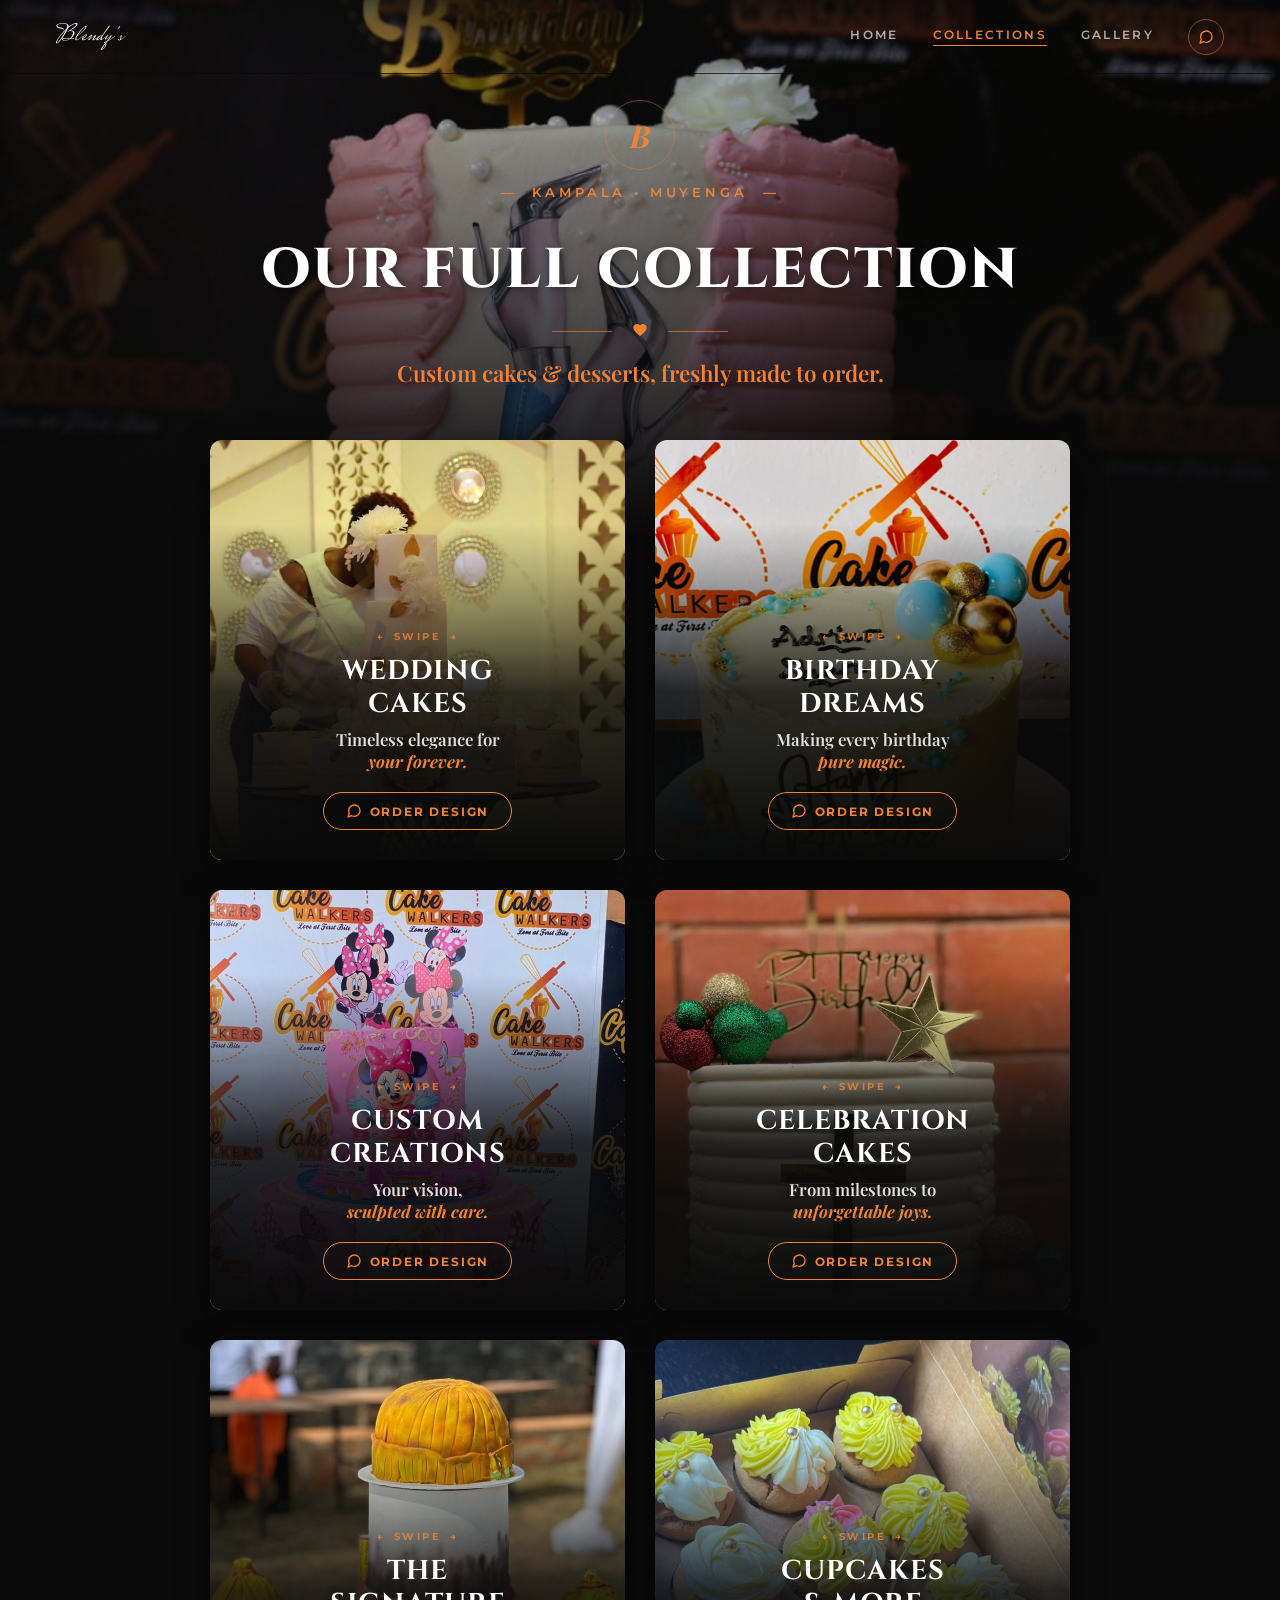
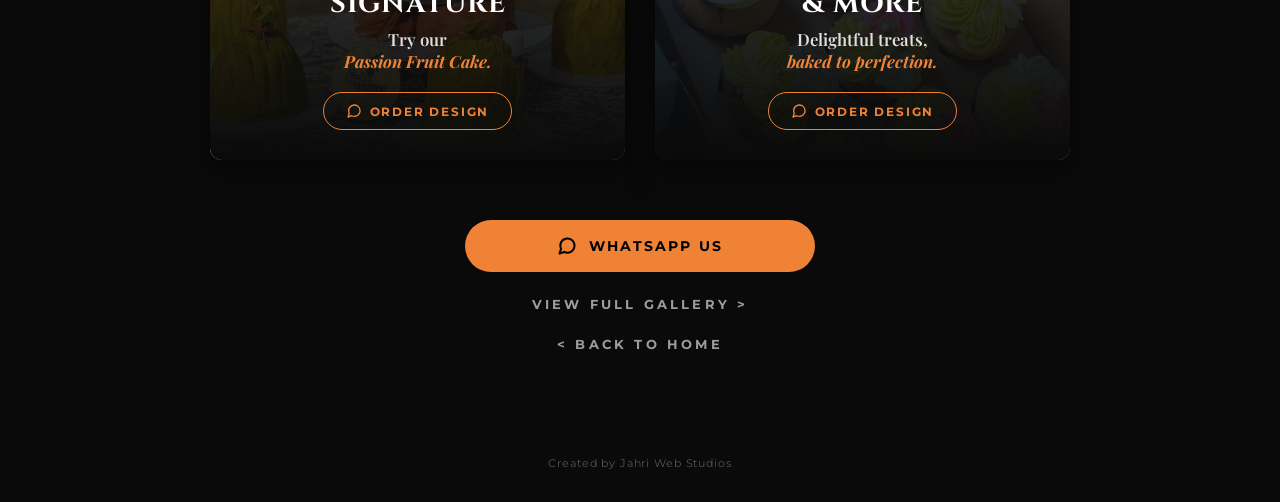
==== collections.html @ ab569cb9 "Push initial draft files" ====
<!DOCTYPE html>
<html lang="en">
<head>
    <meta charset="UTF-8">
    <meta name="viewport" content="width=device-width, initial-scale=1.0">
    <title>Blendy's | Collections</title>
    <link rel="preconnect" href="https://fonts.googleapis.com">
    <link rel="preconnect" href="https://fonts.gstatic.com" crossorigin>
    <link href="https://fonts.googleapis.com/css2?family=Cinzel:wght@600;700;800&family=Mrs+Saint+Delafield&family=Montserrat:wght@400;600;700;800&family=Playfair+Display:ital,wght@0,600;0,700;0,800;1,600;1,700&display=swap" rel="stylesheet">
    <link rel="stylesheet" href="style.css">
</head>
<body class="collections-body">

    <!-- Site Navigation -->
    <nav class="site-nav" id="siteNav">
        <a href="index.html" class="nav-brand">            <span class="nav-wordmark">Blendy's</span>
        </a>
        <div class="nav-links">
            <a href="index.html" class="nav-link"><span class="full">Home</span></a>
            <a href="collections.html" class="nav-link is-current"><span class="full">Collections</span></a>
            <a href="gallery.html" class="nav-link"><span class="full">Gallery</span></a>
            <a href="https://wa.me/message/24DMSW3JZMJVN1" class="nav-wa" target="_blank" rel="noopener noreferrer" aria-label="Order on WhatsApp">
                <svg viewBox="0 0 24 24" fill="none" stroke="currentColor" stroke-width="2" stroke-linecap="round" stroke-linejoin="round"><path d="M21 11.5a8.38 8.38 0 0 1-.9 3.8 8.5 8.5 0 0 1-7.6 4.7 8.38 8.38 0 0 1-3.8-.9L3 21l1.9-5.7a8.38 8.38 0 0 1-.9-3.8 8.5 8.5 0 0 1 4.7-7.6 8.38 8.38 0 0 1 3.8-.9h.5a8.48 8.48 0 0 1 8 8v.5z"></path></svg>
            </a>
        </div>
    </nav>

    <!-- Fading Top Background -->
    <div class="top-fade-bg"></div>
    
    <div class="collections-wrapper">
        <!-- Header Section -->
        <header class="collections-header">
            <div class="brand-icon logo-icon"><span class="brand-monogram">B</span></div>
            <div class="location-tag">
                <span>—</span> KAMPALA &bull; MUYENGA <span>—</span>
            </div>
        </header>

        <!-- Title Section -->
        <section class="collections-intro">
            <h1>OUR FULL COLLECTION</h1>
            <div class="divider-heart">
                <span class="line"></span>
                <span class="heart">
                    <svg viewBox="0 0 24 24" fill="#EF8235" xmlns="http://www.w3.org/2000/svg">
                        <path d="M12 21.35l-1.45-1.32C5.4 15.36 2 12.28 2 8.5 2 5.42 4.42 3 7.5 3c1.74 0 3.41.81 4.5 2.09C13.09 3.81 14.76 3 16.5 3 19.58 3 22 5.42 22 8.5c0 3.78-3.4 6.86-8.55 11.54L12 21.35z"/>
                    </svg>
                </span>
                <span class="line"></span>
            </div>
            <p>Custom cakes &amp; desserts, freshly made to order.</p>
        </section>

        <!-- Grid Section with Swipeable Cards -->
        <main class="collections-grid">
            
            <!-- Card 1: Wedding Cakes -->
            <div class="collection-card" id="wedding">
                <div class="card-carousel">
                    <img src="images/gallery/wedding-03.jpg" alt="Wedding Cake 1" class="carousel-img">
                    <img src="images/gallery/wedding-02.jpg" alt="Wedding Cake 2" class="carousel-img">
                    <img src="images/gallery/wedding-01.jpg" alt="Wedding Cake 3" class="carousel-img">
                </div>
                <div class="card-overlay"></div>
                <div class="card-content">
                    <div class="swipe-indicator"><span>&larr;</span> SWIPE <span>&rarr;</span></div>
                    <h2>WEDDING<br>CAKES</h2>
                    <p>Timeless elegance for<br><em>your forever.</em></p>
                    <a href="https://wa.me/256772243509?text=Hi!%20I'm%20interested%20in%20ordering%20a%20Wedding%20Cake." class="card-wa-btn" target="_blank">
                        <svg viewBox="0 0 24 24" fill="none" stroke="currentColor" stroke-width="2" stroke-linecap="round" stroke-linejoin="round"><path d="M21 11.5a8.38 8.38 0 0 1-.9 3.8 8.5 8.5 0 0 1-7.6 4.7 8.38 8.38 0 0 1-3.8-.9L3 21l1.9-5.7a8.38 8.38 0 0 1-.9-3.8 8.5 8.5 0 0 1 4.7-7.6 8.38 8.38 0 0 1 3.8-.9h.5a8.48 8.48 0 0 1 8 8v.5z"></path></svg>
                        ORDER DESIGN
                    </a>
                </div>
            </div>

            <!-- Card 2: Birthday Dreams (+4 slides) -->
            <div class="collection-card" id="birthday">
                <div class="card-carousel">
                    <img src="images/gallery/birthday-12.jpg" alt="Birthday Cake 1" class="carousel-img">
                    <img src="images/gallery/celebrations-17.jpg" alt="Birthday Cake 2" class="carousel-img">
                    <img src="images/gallery/birthday-08.jpg" alt="Birthday Cake 3" class="carousel-img">
                    <img src="images/gallery/birthday-06.jpg" alt="Birthday Cake 4" class="carousel-img">
                    <img src="images/gallery/birthday-03.jpg" alt="Birthday Cake 5" class="carousel-img">
                    <img src="images/gallery/birthday-01.jpg" alt="Birthday Cake 6" class="carousel-img">
                </div>
                <div class="card-overlay"></div>
                <div class="card-content">
                    <div class="swipe-indicator"><span>&larr;</span> SWIPE <span>&rarr;</span></div>
                    <h2>BIRTHDAY<br>DREAMS</h2>
                    <p>Making every birthday<br><em>pure magic.</em></p>
                    <a href="https://wa.me/256772243509?text=Hi!%20I'm%20interested%20in%20ordering%20a%20Birthday%20Cake." class="card-wa-btn" target="_blank">
                        <svg viewBox="0 0 24 24" fill="none" stroke="currentColor" stroke-width="2" stroke-linecap="round" stroke-linejoin="round"><path d="M21 11.5a8.38 8.38 0 0 1-.9 3.8 8.5 8.5 0 0 1-7.6 4.7 8.38 8.38 0 0 1-3.8-.9L3 21l1.9-5.7a8.38 8.38 0 0 1-.9-3.8 8.5 8.5 0 0 1 4.7-7.6 8.38 8.38 0 0 1 3.8-.9h.5a8.48 8.48 0 0 1 8 8v.5z"></path></svg>
                        ORDER DESIGN
                    </a>
                </div>
            </div>

            <!-- Card 3: Custom Creations (+2 slides) -->
            <div class="collection-card" id="custom">
                <div class="card-carousel">
                    <img src="images/gallery/characters-06.jpg" alt="Custom Creation 1" class="carousel-img">
                    <img src="images/gallery/birthday-15.jpg" alt="Custom Creation 2" class="carousel-img">
                    <img src="images/gallery/celebrations-02.jpg" alt="Custom Creation 3" class="carousel-img">
                    <img src="images/gallery/custom-02.jpg" alt="Custom Creation 4" class="carousel-img">
                </div>
                <div class="card-overlay"></div>
                <div class="card-content">
                    <div class="swipe-indicator"><span>&larr;</span> SWIPE <span>&rarr;</span></div>
                    <h2>CUSTOM<br>CREATIONS</h2>
                    <p>Your vision,<br><em>sculpted with care.</em></p>
                    <a href="https://wa.me/256772243509?text=Hi!%20I%20have%20an%20idea%20for%20a%20Custom%20Cake!" class="card-wa-btn" target="_blank">
                        <svg viewBox="0 0 24 24" fill="none" stroke="currentColor" stroke-width="2" stroke-linecap="round" stroke-linejoin="round"><path d="M21 11.5a8.38 8.38 0 0 1-.9 3.8 8.5 8.5 0 0 1-7.6 4.7 8.38 8.38 0 0 1-3.8-.9L3 21l1.9-5.7a8.38 8.38 0 0 1-.9-3.8 8.5 8.5 0 0 1 4.7-7.6 8.38 8.38 0 0 1 3.8-.9h.5a8.48 8.48 0 0 1 8 8v.5z"></path></svg>
                        ORDER DESIGN
                    </a>
                </div>
            </div>

            <!-- Card 4: Celebration Cakes (+2 slides) -->
            <div class="collection-card">
                <div class="card-carousel">
                    <img src="images/gallery/celebrations-01.jpg" alt="Celebration 1" class="carousel-img">
                    <img src="images/gallery/characters-01.jpg" alt="Celebration 2" class="carousel-img">
                    <img src="images/gallery/celebrations-06.jpg" alt="Celebration 3" class="carousel-img">
                    <img src="images/gallery/celebrations-15.jpg" alt="Celebration 4" class="carousel-img">
                </div>
                <div class="card-overlay"></div>
                <div class="card-content">
                    <div class="swipe-indicator"><span>&larr;</span> SWIPE <span>&rarr;</span></div>
                    <h2>CELEBRATION<br>CAKES</h2>
                    <p>From milestones to<br><em>unforgettable joys.</em></p>
                    <a href="https://wa.me/256772243509?text=Hi!%20I'm%20looking%20for%20a%20Celebration%20Cake." class="card-wa-btn" target="_blank">
                        <svg viewBox="0 0 24 24" fill="none" stroke="currentColor" stroke-width="2" stroke-linecap="round" stroke-linejoin="round"><path d="M21 11.5a8.38 8.38 0 0 1-.9 3.8 8.5 8.5 0 0 1-7.6 4.7 8.38 8.38 0 0 1-3.8-.9L3 21l1.9-5.7a8.38 8.38 0 0 1-.9-3.8 8.5 8.5 0 0 1 4.7-7.6 8.38 8.38 0 0 1 3.8-.9h.5a8.48 8.48 0 0 1 8 8v.5z"></path></svg>
                        ORDER DESIGN
                    </a>
                </div>
            </div>

            <!-- Card 5: Signature / Passion Fruit -->
            <div class="collection-card">
                <div class="card-carousel">
                    <img src="images/gallery/custom-04.jpg" alt="Signature Passion Fruit Cake 1" class="carousel-img">
                    <img src="images/gallery/custom-03.jpg" alt="Signature Passion Fruit Cake 2" class="carousel-img">
                </div>
                <div class="card-overlay"></div>
                <div class="card-content">
                    <div class="swipe-indicator"><span>&larr;</span> SWIPE <span>&rarr;</span></div>
                    <h2>THE<br>SIGNATURE</h2>
                    <p>Try our<br><em>Passion Fruit Cake.</em></p>
                    <a href="https://wa.me/256772243509?text=Hi!%20I'd%20like%20to%20order%20the%20Passion%20Fruit%20Cake." class="card-wa-btn" target="_blank">
                        <svg viewBox="0 0 24 24" fill="none" stroke="currentColor" stroke-width="2" stroke-linecap="round" stroke-linejoin="round"><path d="M21 11.5a8.38 8.38 0 0 1-.9 3.8 8.5 8.5 0 0 1-7.6 4.7 8.38 8.38 0 0 1-3.8-.9L3 21l1.9-5.7a8.38 8.38 0 0 1-.9-3.8 8.5 8.5 0 0 1 4.7-7.6 8.38 8.38 0 0 1 3.8-.9h.5a8.48 8.48 0 0 1 8 8v.5z"></path></svg>
                        ORDER DESIGN
                    </a>
                </div>
            </div>

            <!-- Card 6: Cupcakes & Treats -->
            <div class="collection-card" id="treats">
                <div class="card-carousel">
                    <img src="images/gallery/treats-02.jpg" alt="Cupcakes 1" class="carousel-img">
                    <img src="images/gallery/treats-01.jpg" alt="Cupcakes 2" class="carousel-img">
                    <img src="images/gallery/treats-03.jpg" alt="Cookies 1" class="carousel-img">
                    <img src="images/gallery/treats-04.jpg" alt="Cookies 2" class="carousel-img">
                </div>
                <div class="card-overlay"></div>
                <div class="card-content">
                    <div class="swipe-indicator"><span>&larr;</span> SWIPE <span>&rarr;</span></div>
                    <h2>CUPCAKES<br>&amp; MORE</h2>
                    <p>Delightful treats,<br><em>baked to perfection.</em></p>
                    <a href="https://wa.me/256772243509?text=Hi!%20I'm%20interested%20in%20ordering%20Cupcakes%20%26%20More." class="card-wa-btn" target="_blank">
                        <svg viewBox="0 0 24 24" fill="none" stroke="currentColor" stroke-width="2" stroke-linecap="round" stroke-linejoin="round"><path d="M21 11.5a8.38 8.38 0 0 1-.9 3.8 8.5 8.5 0 0 1-7.6 4.7 8.38 8.38 0 0 1-3.8-.9L3 21l1.9-5.7a8.38 8.38 0 0 1-.9-3.8 8.5 8.5 0 0 1 4.7-7.6 8.38 8.38 0 0 1 3.8-.9h.5a8.48 8.48 0 0 1 8 8v.5z"></path></svg>
                        ORDER DESIGN
                    </a>
                </div>
            </div>

        </main>

        <!-- Footer Section -->
        <footer class="collections-footer">
            <a href="https://wa.me/256772243509" class="whatsapp-btn" target="_blank" rel="noopener noreferrer">
                <svg class="wa-icon" viewBox="0 0 24 24" fill="none" stroke="currentColor" stroke-width="2.5" stroke-linecap="round" stroke-linejoin="round">
                    <path d="M21 11.5a8.38 8.38 0 0 1-.9 3.8 8.5 8.5 0 0 1-7.6 4.7 8.38 8.38 0 0 1-3.8-.9L3 21l1.9-5.7a8.38 8.38 0 0 1-.9-3.8 8.5 8.5 0 0 1 4.7-7.6 8.38 8.38 0 0 1 3.8-.9h.5a8.48 8.48 0 0 1 8 8v.5z"></path>
                </svg>
                WHATSAPP US
            </a>
            <a href="gallery.html" class="back-link">VIEW FULL GALLERY &gt;</a>
            <a href="index.html" class="back-link">&lt; BACK TO HOME</a>
        </footer>
    </div>

    <script>
        const nav = document.getElementById('siteNav');
        window.addEventListener('scroll', () => {
            nav.classList.toggle('is-scrolled', window.scrollY > 40);
        }, { passive: true });
    </script>

    <!-- Jahri Web Studios credit tag (subtle, non-intrusive) -->
    <div class="jahri-credit" aria-hidden="true">Created by Jahri Web Studios</div>
</body>
</html>
---- style.css ----
/* =========================================
   1. GLOBAL VARIABLES & RESET
   ========================================= */
:root {
    --bg-dark: #0a0a0a;
    --text-light: #ffffff;
    --text-muted: #a0a0a0;
    --accent: #EF8235;
    --accent-hover: #D96B1F;
    --card-gradient: linear-gradient(180deg, rgba(10,10,10,0) 0%, rgba(10,10,10,0.85) 50%, rgba(10,10,10,1) 100%);
    --cream: #f4ead9;
    --panel: #131110;
}

* {
    box-sizing: border-box;
    margin: 0;
    padding: 0;
}

html, body {
    min-height: 100vh;
    background-color: var(--bg-dark);
    color: var(--text-light);
    font-family: 'Montserrat', sans-serif;
    -webkit-font-smoothing: antialiased;
    -moz-osx-font-smoothing: grayscale;
    overflow-x: hidden;
}

h1, h2, h3 {
    font-family: 'Playfair Display', serif;
}


/* =========================================
   2. HOMEPAGE / HERO SECTION STYLES
   ========================================= */
.hero-section {
    min-height: 100vh;
    display: flex;
    flex-direction: column;
    align-items: center;
    justify-content: center;
    padding: 6vh 5vw;
    position: relative;
    text-align: center;
    background: linear-gradient(to bottom, rgba(15, 10, 5, 0.6) 0%, rgba(10, 8, 5, 0.85) 100%),
                url('images/site/hero-desktop-bg.jpg') center/cover no-repeat;
}

.hero-content {
    width: 100%;
    max-width: 800px;
    margin: 0 auto;
    position: relative;
    z-index: 2;
    display: flex;
    flex-direction: column;
    align-items: center;
}

.brand-icon {
    width: 70px;
    height: 70px;
    margin-bottom: 1.5rem;
    border-radius: 50%;
    border: 1px solid rgba(239, 130, 53, 0.4);
    display: flex;
    align-items: center;
    justify-content: center;
    font-size: 1.9rem;
}

.brand-icon svg {
    width: 100%;
    height: 100%;
    display: block;
}

.brand-badge {
    width: 84px;
    height: 84px;
    border-radius: 50%;
    background: #000;
    border: 1px solid rgba(239, 130, 53, 0.45);
    display: flex;
    align-items: center;
    justify-content: center;
    margin-bottom: 0.75rem;
    box-shadow: 0 8px 24px rgba(0, 0, 0, 0.5);
}

.brand-badge-mark {
    font-family: 'Playfair Display', serif;
    font-style: italic;
    font-weight: 700;
    font-size: 2rem;
    color: var(--accent);
}

.brand-monogram {
    font-family: 'Playfair Display', serif;
    font-style: italic;
    font-weight: 700;
    color: var(--accent);
}

.brand-script {
    font-family: 'Mrs Saint Delafield', cursive;
    font-size: clamp(2.4rem, 6vw, 3.2rem);
    color: var(--text-light);
    margin-bottom: 1.25rem;
    line-height: 1;
}

.location-wrapper {
    display: flex;
    align-items: center;
    justify-content: center;
    width: 100%;
    max-width: 300px;
    margin-bottom: 2rem;
}

.location-wrapper::before,
.location-wrapper::after {
    content: '';
    flex: 1;
    height: 1px;
    background-color: rgba(239, 130, 53, 0.3);
}

.location-tag {
    font-size: 0.75rem;
    letter-spacing: 0.3em;
    color: var(--accent);
    text-transform: uppercase;
    font-weight: 600;
    padding: 0 15px;
}

.main-title {
    font-family: 'Playfair Display', serif;
    font-size: clamp(2.5rem, 8vw, 5rem);
    line-height: 1.1;
    font-weight: 500;
    margin-bottom: 1.5rem;
}

.main-title .highlight {
    font-style: italic;
    color: var(--accent);
    font-weight: 600;
}

.heart-divider {
    display: flex;
    align-items: center;
    justify-content: center;
    width: 100%;
    max-width: 250px;
    margin: 1rem 0 2rem 0;
}

.heart-divider::before,
.heart-divider::after {
    content: '';
    flex: 1;
    height: 1px;
    background-color: var(--accent);
}

.heart-divider svg {
    width: 14px;
    height: 14px;
    margin: 0 15px;
}

.description-wrapper {
    max-width: 600px;
    margin: 0 auto 2.5rem auto;
}

.description-main {
    font-size: clamp(1.1rem, 3vw, 1.4rem);
    line-height: 1.6;
    color: var(--text-light);
    margin-bottom: 1.5rem;
}

.description-script {
    font-family: 'Caveat', cursive;
    font-size: clamp(2.5rem, 5vw, 3.5rem);
    line-height: 1;
    color: var(--text-light);
}

.whatsapp-btn {
    display: inline-flex;
    align-items: center;
    justify-content: center;
    background-color: var(--accent);
    color: #000000;
    text-decoration: none;
    padding: 16px 36px;
    border-radius: 50px;
    font-size: 0.9rem;
    font-weight: 700;
    letter-spacing: 0.15em;
    transition: background-color 0.3s ease, transform 0.2s ease;
}

.whatsapp-btn:hover {
    background-color: var(--accent-hover);
    transform: translateY(-2px);
}

.whatsapp-btn .wa-icon {
    width: 20px;
    height: 20px;
    margin-right: 12px;
}

.footer-link-wrapper {
    display: flex;
    align-items: center;
    justify-content: center;
    width: 100%;
    max-width: 360px;
    margin-top: 1.5rem;
}

.footer-link-wrapper::before,
.footer-link-wrapper::after {
    content: '';
    flex: 1;
    height: 1px;
    background-color: rgba(239, 130, 53, 0.35);
}

.view-collection {
    color: var(--accent);
    text-decoration: none;
    font-size: 0.82rem;
    letter-spacing: 0.3em;
    text-transform: uppercase;
    font-weight: 600;
    padding: 6px 18px;
    transition: all 0.3s ease;
}

.view-collection:hover {
    color: var(--text-light);
}


/* =========================================
   3. COLLECTIONS PAGE LAYOUT
   ========================================= */
.collections-body {
    background-color: var(--bg-dark);
    color: var(--text-light);
    position: relative;
    min-height: 100vh;
}

.top-fade-bg {
    position: absolute;
    top: 0;
    left: 0;
    width: 100%;
    height: 60vh;
    background: linear-gradient(to bottom, rgba(10, 10, 10, 0.1) 0%, rgba(10, 10, 10, 1) 100%), 
                url('images/site/collections-banner.jpg') center/cover no-repeat;
    z-index: 0;
}

.collections-wrapper {
    max-width: 900px;
    margin: 0 auto;
    padding: 100px 20px 80px;
    display: flex;
    flex-direction: column;
    align-items: center;
    position: relative;
    z-index: 1;
}

.collections-header {
    text-align: center;
    margin-bottom: 40px;
}

.collections-header .logo-icon {
    width: 70px;
    height: 70px;
    margin: 0 auto 15px auto;
}

.collections-header .location-tag {
    font-size: 0.8rem;
    letter-spacing: 0.3em;
    color: var(--accent);
    text-transform: uppercase;
    font-weight: 600;
    display: flex;
    align-items: center;
    justify-content: center;
    gap: 15px;
}

.collections-intro {
    text-align: center;
    margin-bottom: 50px;
    width: 100%;
}

.collections-intro h1 {
    font-family: 'Cinzel', serif;
    font-size: clamp(2.2rem, 6vw, 3.5rem);
    font-weight: 800;
    margin: 0 0 20px 0;
    letter-spacing: 2px;
    line-height: 1.1;
    text-shadow: 2px 2px 10px rgba(0,0,0,0.5);
}

.collections-intro .divider-heart {
    display: flex;
    align-items: center;
    justify-content: center;
    gap: 20px;
    margin: 15px 0;
}

.collections-intro .divider-heart .line {
    height: 1px;
    width: 60px;
    background-color: var(--accent);
    opacity: 0.6;
}

.collections-intro .divider-heart .heart svg {
    width: 16px;
    height: 16px;
}

.collections-intro p {
    font-family: 'Playfair Display', serif;
    font-size: clamp(1.1rem, 3vw, 1.4rem);
    font-weight: 600;
    color: var(--accent);
    line-height: 1.5;
    margin: 0;
}


/* =========================================
   4. SWIPEABLE CARDS & CAROUSEL GRID
   ========================================= */
.collections-grid {
    display: grid;
    grid-template-columns: repeat(2, 1fr);
    gap: 30px;
    width: 100%;
    margin-bottom: 60px;
}

.collection-card {
    position: relative;
    border-radius: 12px;
    overflow: hidden;
    height: 420px;
    display: flex;
    flex-direction: column;
    justify-content: flex-end;
    text-align: center;
    background-color: var(--bg-dark);
    box-shadow: 0 10px 30px rgba(0,0,0,0.5);
}

.card-carousel {
    position: absolute;
    top: 0;
    left: 0;
    width: 100%;
    height: 100%;
    display: flex;
    overflow-x: auto;
    scroll-snap-type: x mandatory;
    scrollbar-width: none;
    -ms-overflow-style: none;
    z-index: 1;
}

.card-carousel::-webkit-scrollbar {
    display: none;
}

.carousel-img {
    width: 100%;
    height: 100%;
    object-fit: cover;
    object-position: center top; /* Pushes the image upwards to display the cake better */
    flex: 0 0 100%;
    scroll-snap-align: start;
}

.card-overlay {
    position: absolute;
    bottom: 0;
    left: 0;
    width: 100%;
    height: 80%;
    background: var(--card-gradient);
    z-index: 2;
    pointer-events: none;
}

.card-content {
    position: relative;
    z-index: 3;
    padding: 30px 20px;
    display: flex;
    flex-direction: column;
    align-items: center;
    pointer-events: none;
}

.card-content .card-wa-btn {
    pointer-events: auto;
}

.swipe-indicator {
    font-size: 0.65rem;
    font-weight: 700;
    letter-spacing: 0.25em;
    color: rgba(239, 130, 53, 0.8);
    text-transform: uppercase;
    margin-bottom: 12px;
    display: flex;
    align-items: center;
    gap: 8px;
}

.card-content h2 {
    font-family: 'Cinzel', serif;
    font-size: clamp(1.3rem, 4vw, 1.7rem);
    font-weight: 700;
    margin: 0 0 8px 0;
    line-height: 1.2;
    letter-spacing: 1px;
}

.card-content p {
    font-family: 'Playfair Display', serif;
    font-size: 1.05rem;
    font-weight: 600;
    margin: 0 0 20px 0;
    color: #e0e0e0;
}

.card-content p em {
    color: var(--accent);
    font-style: italic;
    font-weight: 700;
}

.card-wa-btn {
    display: inline-flex;
    align-items: center;
    justify-content: center;
    background-color: transparent;
    color: var(--accent);
    border: 1px solid var(--accent);
    text-decoration: none;
    padding: 10px 22px;
    border-radius: 50px;
    font-size: 0.75rem;
    font-weight: 700;
    letter-spacing: 0.15em;
    transition: all 0.3s ease;
}

.card-wa-btn:hover {
    background-color: var(--accent);
    color: #000000;
    transform: translateY(-2px);
}

.card-wa-btn svg {
    width: 16px;
    height: 16px;
    margin-right: 8px;
}


/* =========================================
   5. FOOTER STYLES
   ========================================= */
.collections-footer {
    display: flex;
    flex-direction: column;
    align-items: center;
    width: 100%;
    gap: 25px;
}

.collections-footer .whatsapp-btn {
    width: 100%;
    max-width: 350px;
}

.back-link {
    font-size: 0.8rem;
    font-weight: 700;
    letter-spacing: 0.25em;
    color: rgba(255, 255, 255, 0.6);
    text-decoration: none;
    text-transform: uppercase;
    transition: color 0.3s ease;
}

.back-link:hover {
    color: var(--accent);
}


/* =========================================
   6. RESPONSIVE BREAKPOINTS
   ========================================= */
@media (max-width: 650px) {
    .collections-grid {
        grid-template-columns: 1fr;
        gap: 25px;
    }
    
    .collection-card {
        height: 390px;
    }
    
    .hero-section {
        padding: 4vh 4vw;
        background: linear-gradient(to bottom, rgba(15, 10, 5, 0.6) 0%, rgba(10, 8, 5, 0.85) 100%),
                    url('images/site/hero-mobile-bg.jpg') center/cover no-repeat;
    }
}


/* =========================================
   7. SITE NAVIGATION (shared: collections + gallery)
   ========================================= */
.site-nav {
    position: fixed;
    top: 0;
    left: 0;
    width: 100%;
    z-index: 100;
    display: flex;
    align-items: center;
    justify-content: space-between;
    padding: 18px clamp(20px, 5vw, 56px);
    background: linear-gradient(to bottom, rgba(10,10,10,0.75) 0%, rgba(10,10,10,0) 100%);
    backdrop-filter: blur(0px);
    transition: background-color 0.4s ease, backdrop-filter 0.4s ease, padding 0.4s ease, border-color 0.4s ease;
    border-bottom: 1px solid transparent;
}

.site-nav.is-scrolled {
    background: rgba(10, 10, 10, 0.82);
    backdrop-filter: blur(14px);
    -webkit-backdrop-filter: blur(14px);
    padding-top: 12px;
    padding-bottom: 12px;
    border-bottom: 1px solid rgba(239, 130, 53, 0.15);
}

.site-nav .nav-brand {
    display: flex;
    align-items: center;
    gap: 10px;
    text-decoration: none;
    color: var(--text-light);
}

.site-nav .nav-brand svg {
    width: 26px;
    height: 26px;
    flex-shrink: 0;
}

.site-nav .nav-mark {
    font-size: 1.4rem;
    line-height: 1;
}

.site-nav .nav-wordmark {
    font-family: 'Mrs Saint Delafield', cursive;
    font-size: 1.5rem;
    font-weight: 400;
    letter-spacing: 0.02em;
    white-space: nowrap;
    color: var(--text-light);
}

.site-nav .nav-links {
    display: flex;
    align-items: center;
    gap: clamp(14px, 3vw, 34px);
}

.site-nav .nav-link {
    font-family: 'Montserrat', sans-serif;
    font-size: 0.72rem;
    font-weight: 600;
    letter-spacing: 0.2em;
    text-transform: uppercase;
    color: rgba(255,255,255,0.65);
    text-decoration: none;
    position: relative;
    padding-bottom: 4px;
    transition: color 0.3s ease;
}

.site-nav .nav-link::after {
    content: '';
    position: absolute;
    left: 0;
    bottom: 0;
    width: 0;
    height: 1px;
    background-color: var(--accent);
    transition: width 0.3s ease;
}

.site-nav .nav-link:hover {
    color: var(--text-light);
}

.site-nav .nav-link:hover::after {
    width: 100%;
}

.site-nav .nav-link.is-current {
    color: var(--accent);
}

.site-nav .nav-link.is-current::after {
    width: 100%;
}

.site-nav .nav-wa {
    display: inline-flex;
    align-items: center;
    justify-content: center;
    width: 36px;
    height: 36px;
    border-radius: 50%;
    border: 1px solid rgba(239, 130, 53, 0.5);
    color: var(--accent);
    flex-shrink: 0;
    transition: all 0.3s ease;
}

.site-nav .nav-wa:hover {
    background-color: var(--accent);
    color: #000;
}

.site-nav .nav-wa svg {
    width: 16px;
    height: 16px;
}

@media (max-width: 650px) {
    .site-nav .nav-link span.full {
        display: none;
    }
}


/* =========================================
   8. HOMEPAGE — EXTRA SECTIONS
   ========================================= */
.eyebrow {
    display: block;
    font-size: 0.75rem;
    letter-spacing: 0.3em;
    color: var(--accent);
    text-transform: uppercase;
    font-weight: 700;
    margin-bottom: 0.75rem;
}

.section-heading {
    text-align: center;
    max-width: 640px;
    margin: 0 auto 2.5rem auto;
    padding: 0 5vw;
}

.section-heading h2 {
    font-size: clamp(1.6rem, 4vw, 2.4rem);
    font-weight: 600;
}

.text-link {
    color: var(--accent);
    text-decoration: none;
    font-size: 0.8rem;
    letter-spacing: 0.2em;
    text-transform: uppercase;
    font-weight: 700;
    display: inline-block;
}

.text-link:hover {
    color: var(--text-light);
}

/* --- Signature spotlight --- */
.signature-section {
    display: flex;
    flex-wrap: wrap;
    align-items: stretch;
    max-width: 1080px;
    margin: 0 auto;
    padding: 5vh 5vw;
    gap: 40px;
}

.signature-media {
    flex: 1 1 340px;
    min-height: 320px;
    border-radius: 16px;
    overflow: hidden;
    box-shadow: 0 20px 50px rgba(0,0,0,0.5);
}

.signature-media img {
    width: 100%;
    height: 100%;
    min-height: 320px;
    object-fit: cover;
    display: block;
}

.signature-copy {
    flex: 1 1 320px;
    display: flex;
    flex-direction: column;
    justify-content: center;
}

.signature-copy h2 {
    font-family: 'Playfair Display', serif;
    font-size: clamp(1.8rem, 4vw, 2.6rem);
    margin-bottom: 1rem;
}

.signature-copy p {
    color: var(--text-muted);
    font-size: 1.05rem;
    line-height: 1.7;
    margin-bottom: 1.5rem;
    max-width: 460px;
}

/* --- What We Bake --- */
.offerings-section {
    padding: 5vh 5vw 6vh;
    max-width: 1080px;
    margin: 0 auto;
}

.offerings-grid {
    display: grid;
    grid-template-columns: repeat(4, 1fr);
    gap: 18px;
}

.offering-card {
    position: relative;
    display: block;
    border-radius: 12px;
    overflow: hidden;
    aspect-ratio: 3 / 4;
    text-decoration: none;
    box-shadow: 0 10px 24px rgba(0,0,0,0.4);
}

.offering-card img {
    width: 100%;
    height: 100%;
    object-fit: cover;
    display: block;
    transition: transform 0.4s ease;
}

.offering-card:hover img {
    transform: scale(1.06);
}

.offering-card::after {
    content: '';
    position: absolute;
    inset: 0;
    background: linear-gradient(to top, rgba(0,0,0,0.85) 0%, rgba(0,0,0,0.1) 55%, rgba(0,0,0,0) 100%);
}

.offering-card span {
    position: absolute;
    left: 14px;
    right: 14px;
    bottom: 14px;
    z-index: 2;
    color: var(--text-light);
    font-family: 'Playfair Display', serif;
    font-weight: 600;
    font-size: 1rem;
    line-height: 1.25;
}

/* --- Beyond Cakes --- */
.beyond-section {
    padding: 4vh 5vw 6vh;
    max-width: 900px;
    margin: 0 auto;
}

.beyond-grid {
    display: grid;
    grid-template-columns: repeat(2, 1fr);
    gap: 20px;
}

.beyond-card {
    background: var(--panel);
    border: 1px solid rgba(239, 130, 53, 0.16);
    border-radius: 14px;
    padding: 28px 24px;
    text-align: center;
}

.beyond-card h3 {
    font-family: 'Playfair Display', serif;
    font-size: 1.2rem;
    font-style: italic;
    margin-bottom: 0.6rem;
}

.beyond-card p {
    color: var(--text-muted);
    font-size: 0.9rem;
    line-height: 1.6;
}

/* --- Social proof --- */
.social-section {
    text-align: center;
    padding: 5vh 5vw 6vh;
    max-width: 700px;
    margin: 0 auto;
}

.social-stats {
    display: flex;
    justify-content: center;
    gap: clamp(20px, 6vw, 56px);
    margin-bottom: 1.5rem;
    flex-wrap: wrap;
}

.social-stat {
    display: flex;
    flex-direction: column;
    align-items: center;
}

.social-stat .num {
    font-family: 'Playfair Display', serif;
    font-size: 1.6rem;
    font-weight: 700;
    color: var(--accent);
}

.social-stat .label {
    font-size: 0.7rem;
    letter-spacing: 0.1em;
    text-transform: uppercase;
    color: var(--text-muted);
    margin-top: 4px;
}

.social-copy {
    color: var(--text-muted);
    font-size: 1rem;
    line-height: 1.6;
    margin-bottom: 1.5rem;
}

.social-links {
    display: flex;
    justify-content: center;
    gap: 16px;
    flex-wrap: wrap;
}

.social-link {
    color: var(--text-light);
    text-decoration: none;
    font-size: 0.8rem;
    letter-spacing: 0.1em;
    text-transform: uppercase;
    font-weight: 600;
    padding: 10px 20px;
    border: 1px solid rgba(255,255,255,0.2);
    border-radius: 50px;
    transition: all 0.3s ease;
}

.social-link:hover {
    border-color: var(--accent);
    color: var(--accent);
}

/* --- Site footer --- */
.site-footer {
    text-align: center;
    padding: 6vh 5vw 4vh;
    border-top: 1px solid rgba(255,255,255,0.08);
    display: flex;
    flex-direction: column;
    align-items: center;
    gap: 16px;
}

.footer-brand {
    display: flex;
    align-items: center;
    gap: 8px;
}

.footer-brand .nav-wordmark {
    font-size: 1.6rem;
}

.footer-details {
    display: flex;
    gap: 24px;
    flex-wrap: wrap;
    justify-content: center;
}

.footer-details a {
    color: var(--text-muted);
    text-decoration: none;
    font-size: 0.85rem;
}

.footer-details a:hover {
    color: var(--accent);
}

.footer-links {
    display: flex;
    gap: 20px;
    flex-wrap: wrap;
    justify-content: center;
}

.footer-links a {
    color: rgba(255,255,255,0.55);
    text-decoration: none;
    font-size: 0.75rem;
    letter-spacing: 0.1em;
    text-transform: uppercase;
}

.footer-links a:hover {
    color: var(--accent);
}

.jahri-credit {
    text-align: center;
    padding: 1.5rem 0 2rem;
    font-size: 0.68rem;
    letter-spacing: 0.08em;
    color: rgba(255,255,255,0.3);
}

@media (max-width: 700px) {
    .offerings-grid {
        grid-template-columns: repeat(2, 1fr);
    }

    .beyond-grid {
        grid-template-columns: 1fr;
    }

    .signature-section {
        text-align: center;
    }

    .signature-copy {
        align-items: center;
    }

    .signature-copy p {
        margin-left: auto;
        margin-right: auto;
    }
}
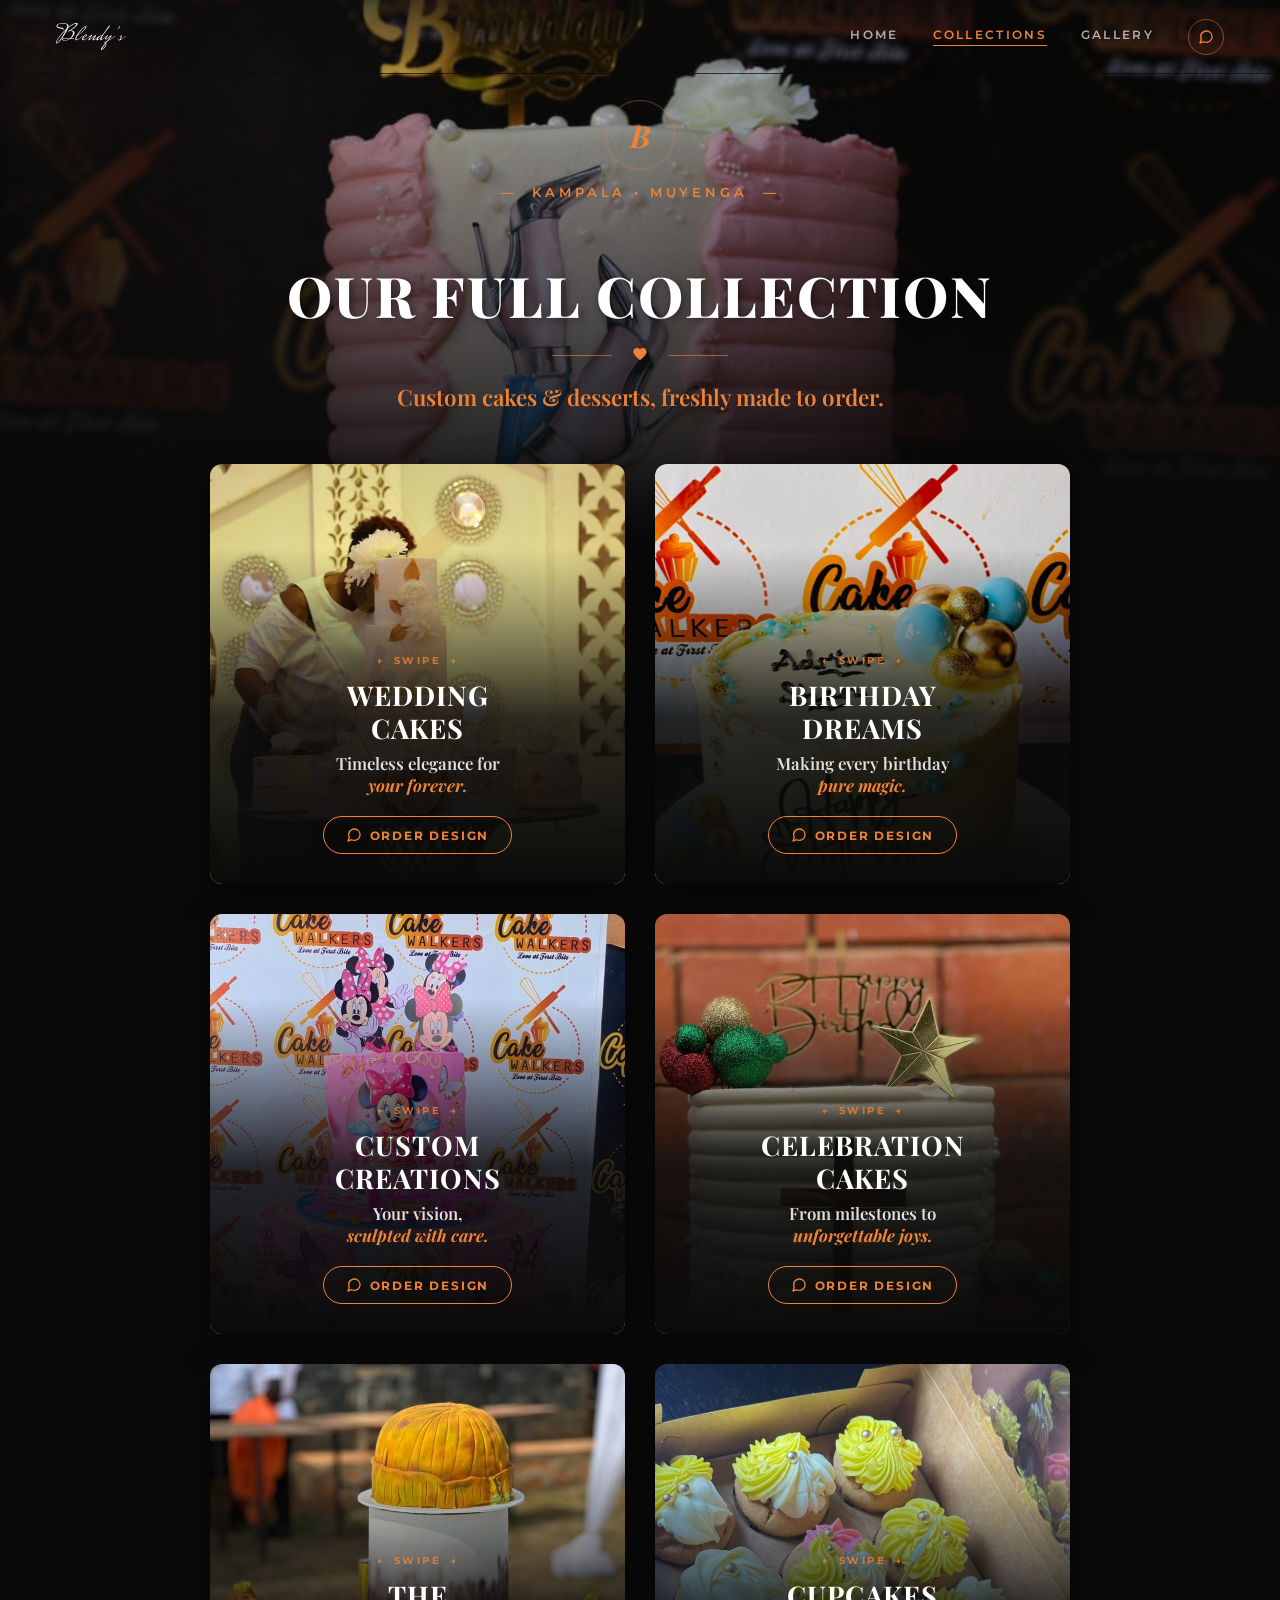
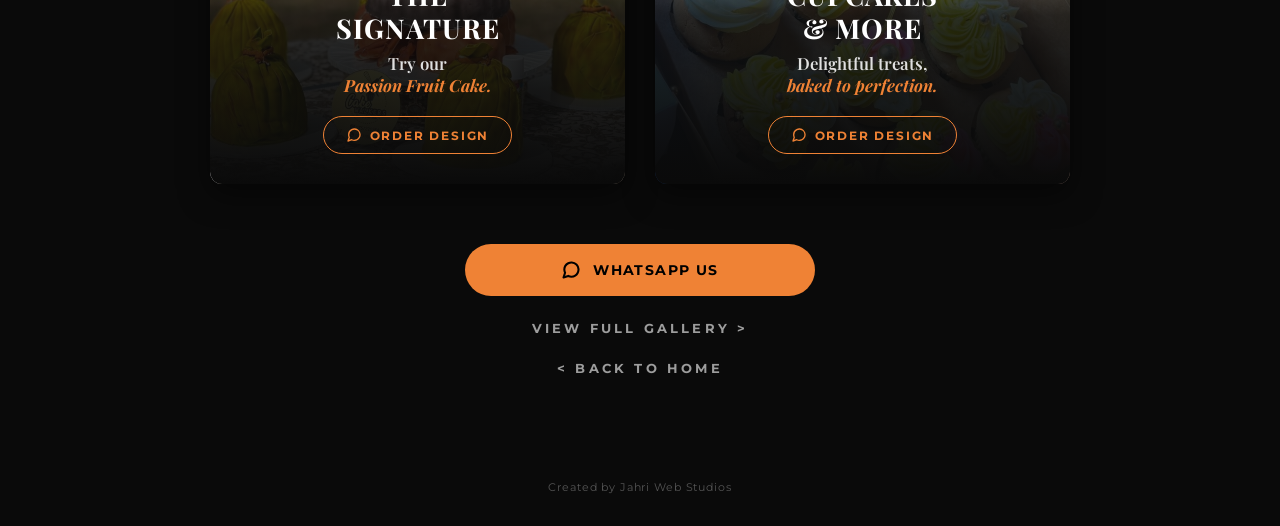
==== commit 1f12b0d3: "style change" ====
--- a/collections.html
+++ b/collections.html
@@ -6,7 +6,7 @@
     <title>Blendy's | Collections</title>
     <link rel="preconnect" href="https://fonts.googleapis.com">
     <link rel="preconnect" href="https://fonts.gstatic.com" crossorigin>
-    <link href="https://fonts.googleapis.com/css2?family=Cinzel:wght@600;700;800&family=Mrs+Saint+Delafield&family=Montserrat:wght@400;600;700;800&family=Playfair+Display:ital,wght@0,600;0,700;0,800;1,600;1,700&display=swap" rel="stylesheet">
+    <link href="https://fonts.googleapis.com/css2?family=Montserrat:wght@400;500;600;700;800&family=Mrs+Saint+Delafield&family=Playfair+Display:ital,wght@0,400;0,500;0,600;0,700;0,800;1,400;1,500;1,600;1,700;1,800&display=swap" rel="stylesheet">
     <link rel="stylesheet" href="style.css">
 </head>
 <body class="collections-body">
--- a/style.css
+++ b/style.css
@@ -114,30 +114,14 @@
     line-height: 1;
 }
 
-.location-wrapper {
-    display: flex;
-    align-items: center;
-    justify-content: center;
-    width: 100%;
-    max-width: 300px;
-    margin-bottom: 2rem;
-}
-
-.location-wrapper::before,
-.location-wrapper::after {
-    content: '';
-    flex: 1;
-    height: 1px;
-    background-color: rgba(239, 130, 53, 0.3);
-}
-
 .location-tag {
+    display: inline-block;
     font-size: 0.75rem;
-    letter-spacing: 0.3em;
+    letter-spacing: 0.35em;
     color: var(--accent);
     text-transform: uppercase;
     font-weight: 600;
-    padding: 0 15px;
+    margin-bottom: 1.5rem;
 }
 
 .main-title {
@@ -145,7 +129,7 @@
     font-size: clamp(2.5rem, 8vw, 5rem);
     line-height: 1.1;
     font-weight: 500;
-    margin-bottom: 1.5rem;
+    margin-bottom: 1.75rem;
 }
 
 .main-title .highlight {
@@ -154,45 +138,23 @@
     font-weight: 600;
 }
 
-.heart-divider {
-    display: flex;
-    align-items: center;
-    justify-content: center;
-    width: 100%;
-    max-width: 250px;
-    margin: 1rem 0 2rem 0;
-}
-
-.heart-divider::before,
-.heart-divider::after {
-    content: '';
-    flex: 1;
-    height: 1px;
-    background-color: var(--accent);
-}
-
-.heart-divider svg {
-    width: 14px;
-    height: 14px;
-    margin: 0 15px;
-}
-
 .description-wrapper {
-    max-width: 600px;
+    max-width: 560px;
     margin: 0 auto 2.5rem auto;
 }
 
 .description-main {
-    font-size: clamp(1.1rem, 3vw, 1.4rem);
-    line-height: 1.6;
-    color: var(--text-light);
-    margin-bottom: 1.5rem;
+    font-size: clamp(1.05rem, 2.6vw, 1.25rem);
+    line-height: 1.7;
+    color: var(--text-muted);
+    margin-bottom: 1.25rem;
 }
 
 .description-script {
-    font-family: 'Caveat', cursive;
-    font-size: clamp(2.5rem, 5vw, 3.5rem);
-    line-height: 1;
+    font-family: 'Playfair Display', serif;
+    font-style: italic;
+    font-weight: 500;
+    font-size: clamp(1.3rem, 3vw, 1.6rem);
     color: var(--text-light);
 }
 
@@ -207,7 +169,7 @@
     border-radius: 50px;
     font-size: 0.9rem;
     font-weight: 700;
-    letter-spacing: 0.15em;
+    letter-spacing: 0.1em;
     transition: background-color 0.3s ease, transform 0.2s ease;
 }
 
@@ -222,36 +184,31 @@
     margin-right: 12px;
 }
 
-.footer-link-wrapper {
-    display: flex;
-    align-items: center;
-    justify-content: center;
-    width: 100%;
-    max-width: 360px;
-    margin-top: 1.5rem;
-}
-
-.footer-link-wrapper::before,
-.footer-link-wrapper::after {
-    content: '';
-    flex: 1;
-    height: 1px;
-    background-color: rgba(239, 130, 53, 0.35);
-}
-
 .view-collection {
-    color: var(--accent);
-    text-decoration: none;
-    font-size: 0.82rem;
-    letter-spacing: 0.3em;
+    display: inline-block;
+    margin-top: 1.75rem;
+    color: var(--text-muted);
+    text-decoration: none;
+    font-size: 0.8rem;
+    letter-spacing: 0.15em;
     text-transform: uppercase;
     font-weight: 600;
-    padding: 6px 18px;
+    border-bottom: 1px solid transparent;
     transition: all 0.3s ease;
 }
 
+.view-collection .arrow {
+    display: inline-block;
+    transition: transform 0.3s ease;
+}
+
 .view-collection:hover {
-    color: var(--text-light);
+    color: var(--accent);
+    border-bottom-color: var(--accent);
+}
+
+.view-collection:hover .arrow {
+    transform: translateX(4px);
 }
 
 
@@ -317,7 +274,7 @@
 }
 
 .collections-intro h1 {
-    font-family: 'Cinzel', serif;
+    font-family: 'Playfair Display', serif;
     font-size: clamp(2.2rem, 6vw, 3.5rem);
     font-weight: 800;
     margin: 0 0 20px 0;
@@ -445,7 +402,7 @@
 }
 
 .card-content h2 {
-    font-family: 'Cinzel', serif;
+    font-family: 'Playfair Display', serif;
     font-size: clamp(1.3rem, 4vw, 1.7rem);
     font-weight: 700;
     margin: 0 0 8px 0;
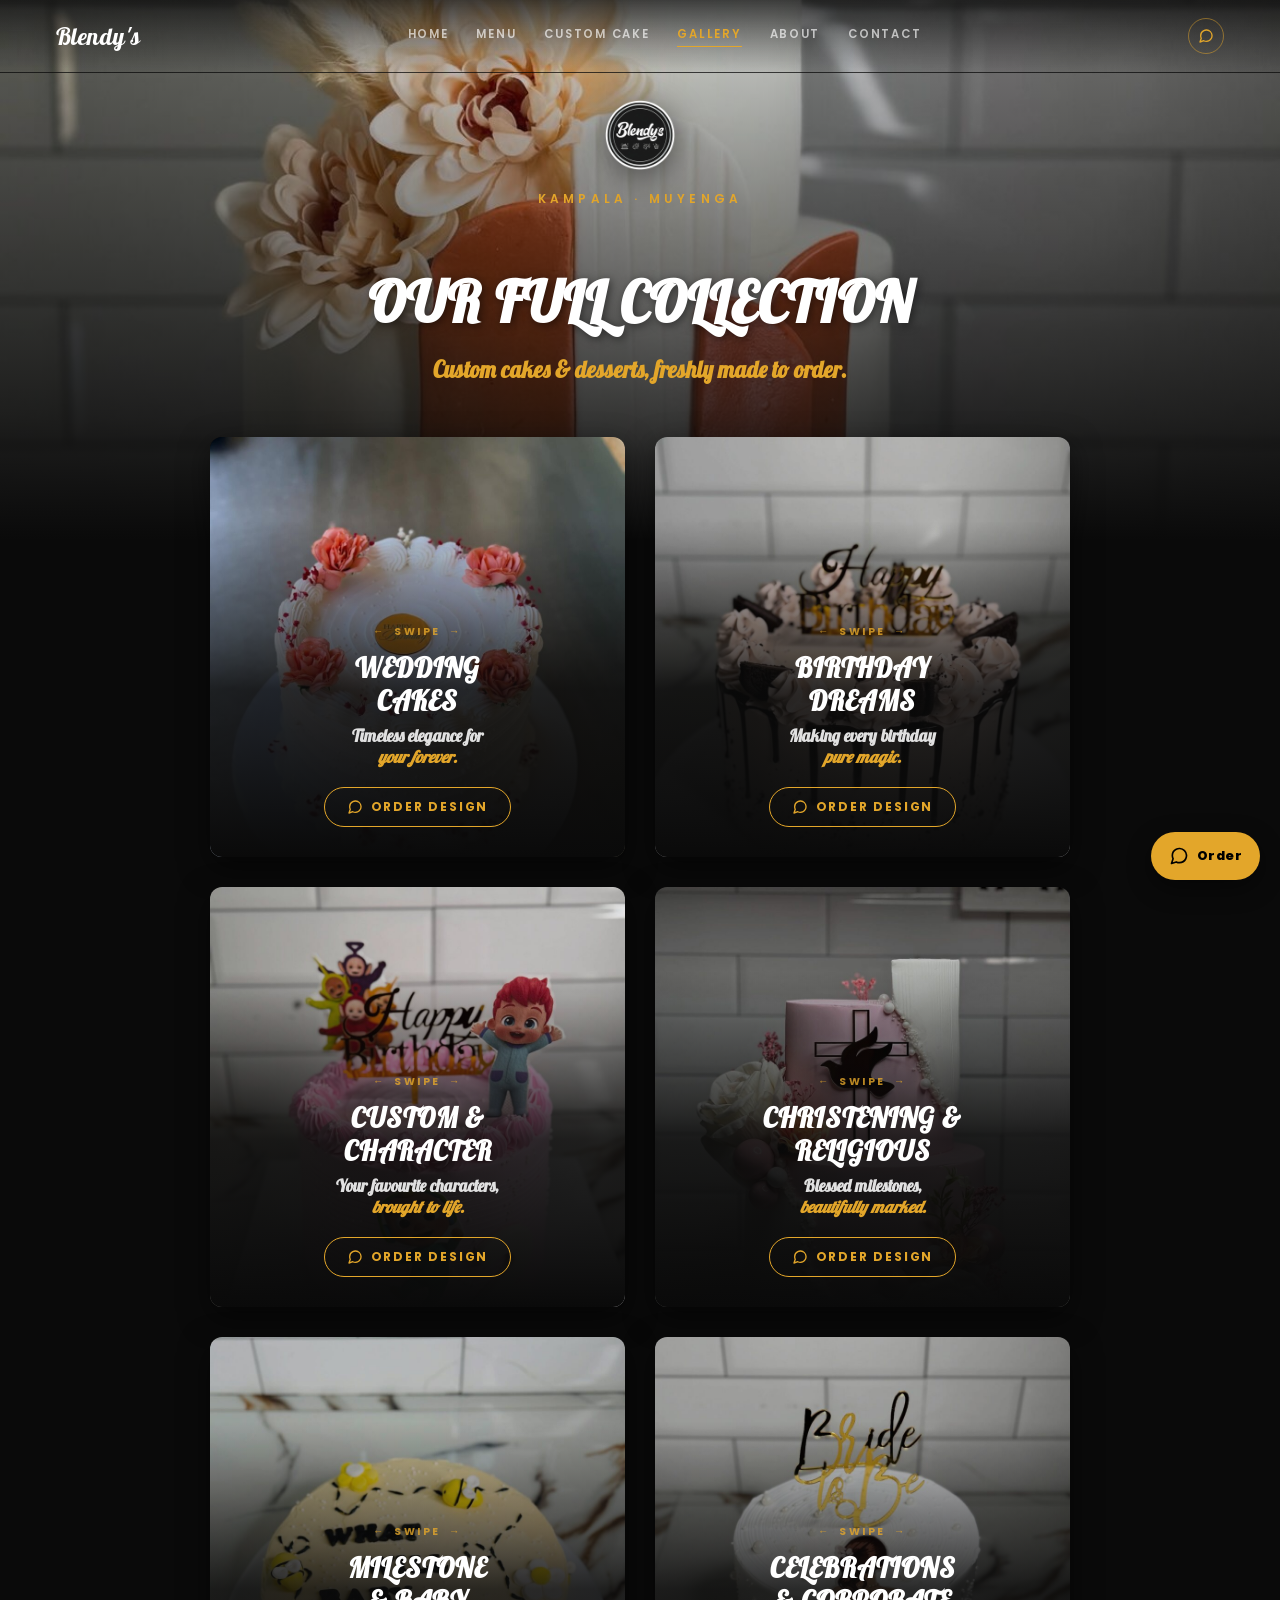
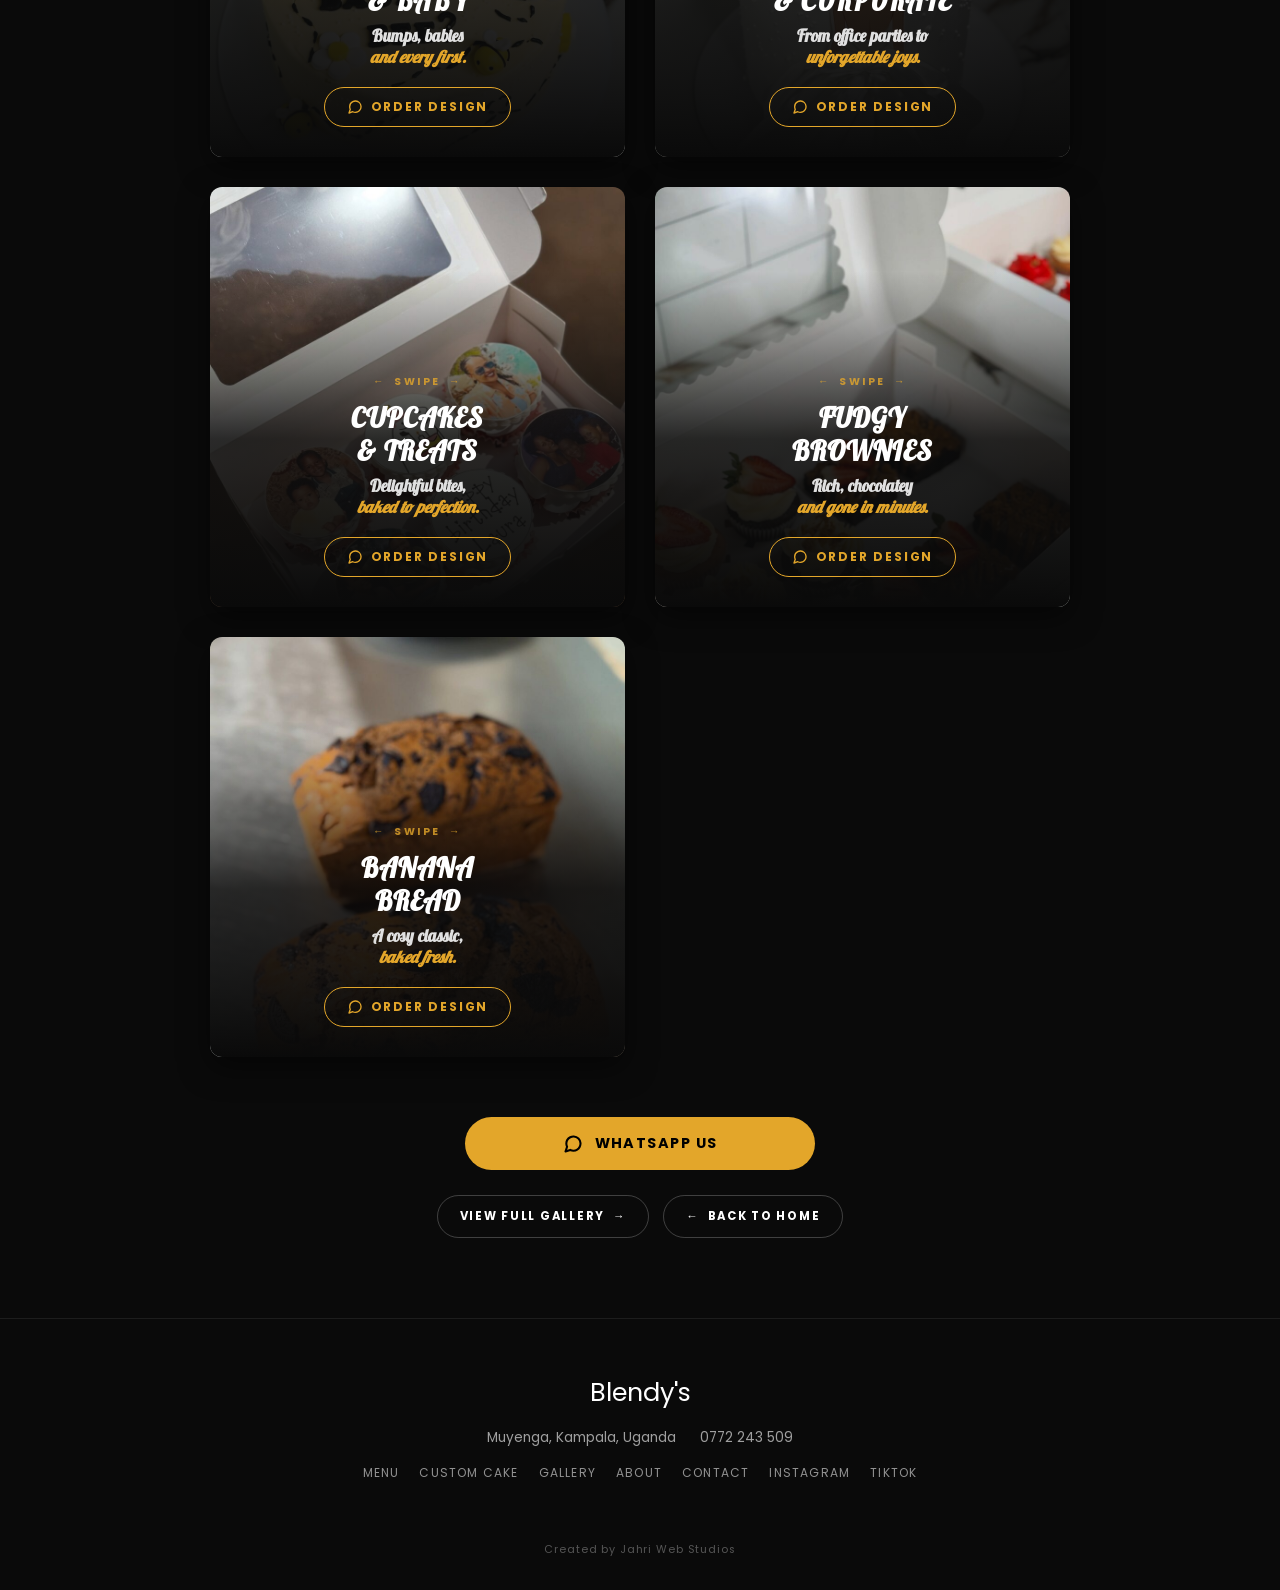
==== commit 68fc0d8d: "First full draft" ====
--- a/collections.html
+++ b/collections.html
@@ -6,22 +6,34 @@
     <title>Blendy's | Collections</title>
     <link rel="preconnect" href="https://fonts.googleapis.com">
     <link rel="preconnect" href="https://fonts.gstatic.com" crossorigin>
-    <link href="https://fonts.googleapis.com/css2?family=Montserrat:wght@400;500;600;700;800&family=Mrs+Saint+Delafield&family=Playfair+Display:ital,wght@0,400;0,500;0,600;0,700;0,800;1,400;1,500;1,600;1,700;1,800&display=swap" rel="stylesheet">
+    <link href="https://fonts.googleapis.com/css2?family=Lobster&family=Poppins:wght@300;400;500;600;700;800&display=swap" rel="stylesheet">
     <link rel="stylesheet" href="style.css">
+    <link rel="icon" type="image/png" href="favicon.png">
+    <link rel="apple-touch-icon" href="apple-touch-icon.png">
 </head>
 <body class="collections-body">
 
     <!-- Site Navigation -->
     <nav class="site-nav" id="siteNav">
-        <a href="index.html" class="nav-brand">            <span class="nav-wordmark">Blendy's</span>
+        <a href="index.html" class="nav-brand">
+            <span class="nav-wordmark">Blendy's</span>
         </a>
-        <div class="nav-links">
-            <a href="index.html" class="nav-link"><span class="full">Home</span></a>
-            <a href="collections.html" class="nav-link is-current"><span class="full">Collections</span></a>
-            <a href="gallery.html" class="nav-link"><span class="full">Gallery</span></a>
+        <div class="nav-links" id="navMenu">
+            <a href="index.html" class="nav-link">Home</a>
+            <a href="menu.html" class="nav-link">Menu</a>
+            <a href="custom-order.html" class="nav-link">Custom Cake</a>
+            <a href="collections.html" class="nav-link is-current">Gallery</a>
+            <a href="about.html" class="nav-link">About</a>
+            <a href="contact.html" class="nav-link">Contact</a>
+            <a href="https://wa.me/message/24DMSW3JZMJVN1" class="nav-wa-mobile" target="_blank" rel="noopener noreferrer">Order on WhatsApp</a>
+        </div>
+        <div class="nav-actions">
             <a href="https://wa.me/message/24DMSW3JZMJVN1" class="nav-wa" target="_blank" rel="noopener noreferrer" aria-label="Order on WhatsApp">
                 <svg viewBox="0 0 24 24" fill="none" stroke="currentColor" stroke-width="2" stroke-linecap="round" stroke-linejoin="round"><path d="M21 11.5a8.38 8.38 0 0 1-.9 3.8 8.5 8.5 0 0 1-7.6 4.7 8.38 8.38 0 0 1-3.8-.9L3 21l1.9-5.7a8.38 8.38 0 0 1-.9-3.8 8.5 8.5 0 0 1 4.7-7.6 8.38 8.38 0 0 1 3.8-.9h.5a8.48 8.48 0 0 1 8 8v.5z"></path></svg>
             </a>
+            <button class="nav-toggle" id="navToggle" aria-label="Menu" aria-expanded="false">
+                <span></span><span></span><span></span>
+            </button>
         </div>
     </nav>
 
@@ -31,143 +43,190 @@
     <div class="collections-wrapper">
         <!-- Header Section -->
         <header class="collections-header">
-            <div class="brand-icon logo-icon"><span class="brand-monogram">B</span></div>
-            <div class="location-tag">
-                <span>—</span> KAMPALA &bull; MUYENGA <span>—</span>
-            </div>
+            <img src="images/logo/blendys-logo-final-160.png" alt="Blendy's logo" class="brand-icon logo-icon">
+            <span class="location-tag">Kampala &middot; Muyenga</span>
         </header>
 
         <!-- Title Section -->
         <section class="collections-intro">
             <h1>OUR FULL COLLECTION</h1>
-            <div class="divider-heart">
-                <span class="line"></span>
-                <span class="heart">
-                    <svg viewBox="0 0 24 24" fill="#EF8235" xmlns="http://www.w3.org/2000/svg">
-                        <path d="M12 21.35l-1.45-1.32C5.4 15.36 2 12.28 2 8.5 2 5.42 4.42 3 7.5 3c1.74 0 3.41.81 4.5 2.09C13.09 3.81 14.76 3 16.5 3 19.58 3 22 5.42 22 8.5c0 3.78-3.4 6.86-8.55 11.54L12 21.35z"/>
-                    </svg>
-                </span>
-                <span class="line"></span>
-            </div>
             <p>Custom cakes &amp; desserts, freshly made to order.</p>
         </section>
 
         <!-- Grid Section with Swipeable Cards -->
         <main class="collections-grid">
-            
-            <!-- Card 1: Wedding Cakes -->
+
+            <!-- Card 1: WEDDING CAKES -->
             <div class="collection-card" id="wedding">
                 <div class="card-carousel">
-                    <img src="images/gallery/wedding-03.jpg" alt="Wedding Cake 1" class="carousel-img">
-                    <img src="images/gallery/wedding-02.jpg" alt="Wedding Cake 2" class="carousel-img">
-                    <img src="images/gallery/wedding-01.jpg" alt="Wedding Cake 3" class="carousel-img">
+                    <img src="images/gallery/wedding-03.jpg" alt="WEDDING CAKES 1" class="carousel-img">
+                    <img src="images/gallery/wedding-04.jpg" alt="WEDDING CAKES 2" class="carousel-img">
+                    <img src="images/gallery/wedding-01.jpg" alt="WEDDING CAKES 3" class="carousel-img">
+                    <img src="images/gallery/wedding-02.jpg" alt="WEDDING CAKES 4" class="carousel-img">
                 </div>
                 <div class="card-overlay"></div>
                 <div class="card-content">
                     <div class="swipe-indicator"><span>&larr;</span> SWIPE <span>&rarr;</span></div>
                     <h2>WEDDING<br>CAKES</h2>
                     <p>Timeless elegance for<br><em>your forever.</em></p>
-                    <a href="https://wa.me/256772243509?text=Hi!%20I'm%20interested%20in%20ordering%20a%20Wedding%20Cake." class="card-wa-btn" target="_blank">
-                        <svg viewBox="0 0 24 24" fill="none" stroke="currentColor" stroke-width="2" stroke-linecap="round" stroke-linejoin="round"><path d="M21 11.5a8.38 8.38 0 0 1-.9 3.8 8.5 8.5 0 0 1-7.6 4.7 8.38 8.38 0 0 1-3.8-.9L3 21l1.9-5.7a8.38 8.38 0 0 1-.9-3.8 8.5 8.5 0 0 1 4.7-7.6 8.38 8.38 0 0 1 3.8-.9h.5a8.48 8.48 0 0 1 8 8v.5z"></path></svg>
-                        ORDER DESIGN
-                    </a>
-                </div>
-            </div>
-
-            <!-- Card 2: Birthday Dreams (+4 slides) -->
+                    <a href="https://wa.me/256772243509?text=Hi%21%20I%27m%20interested%20in%20ordering%20a%20Wedding%20Cake." class="card-wa-btn" target="_blank">
+                        <svg viewBox="0 0 24 24" fill="none" stroke="currentColor" stroke-width="2" stroke-linecap="round" stroke-linejoin="round"><path d="M21 11.5a8.38 8.38 0 0 1-.9 3.8 8.5 8.5 0 0 1-7.6 4.7 8.38 8.38 0 0 1-3.8-.9L3 21l1.9-5.7a8.38 8.38 0 0 1-.9-3.8 8.5 8.5 0 0 1 4.7-7.6 8.38 8.38 0 0 1 3.8-.9h.5a8.48 8.48 0 0 1 8 8v.5z"></path></svg>
+                        ORDER DESIGN
+                    </a>
+                </div>
+            </div>
+
+            <!-- Card 2: BIRTHDAY DREAMS -->
             <div class="collection-card" id="birthday">
                 <div class="card-carousel">
-                    <img src="images/gallery/birthday-12.jpg" alt="Birthday Cake 1" class="carousel-img">
-                    <img src="images/gallery/celebrations-17.jpg" alt="Birthday Cake 2" class="carousel-img">
-                    <img src="images/gallery/birthday-08.jpg" alt="Birthday Cake 3" class="carousel-img">
-                    <img src="images/gallery/birthday-06.jpg" alt="Birthday Cake 4" class="carousel-img">
-                    <img src="images/gallery/birthday-03.jpg" alt="Birthday Cake 5" class="carousel-img">
-                    <img src="images/gallery/birthday-01.jpg" alt="Birthday Cake 6" class="carousel-img">
+                    <img src="images/gallery/birthday-13.jpg" alt="BIRTHDAY DREAMS 1" class="carousel-img">
+                    <img src="images/gallery/birthday-05.jpg" alt="BIRTHDAY DREAMS 2" class="carousel-img">
+                    <img src="images/gallery/birthday-08.jpg" alt="BIRTHDAY DREAMS 3" class="carousel-img">
+                    <img src="images/gallery/birthday-04.jpg" alt="BIRTHDAY DREAMS 4" class="carousel-img">
+                    <img src="images/gallery/birthday-03.jpg" alt="BIRTHDAY DREAMS 5" class="carousel-img">
+                    <img src="images/gallery/birthday-15.jpg" alt="BIRTHDAY DREAMS 6" class="carousel-img">
                 </div>
                 <div class="card-overlay"></div>
                 <div class="card-content">
                     <div class="swipe-indicator"><span>&larr;</span> SWIPE <span>&rarr;</span></div>
                     <h2>BIRTHDAY<br>DREAMS</h2>
                     <p>Making every birthday<br><em>pure magic.</em></p>
-                    <a href="https://wa.me/256772243509?text=Hi!%20I'm%20interested%20in%20ordering%20a%20Birthday%20Cake." class="card-wa-btn" target="_blank">
-                        <svg viewBox="0 0 24 24" fill="none" stroke="currentColor" stroke-width="2" stroke-linecap="round" stroke-linejoin="round"><path d="M21 11.5a8.38 8.38 0 0 1-.9 3.8 8.5 8.5 0 0 1-7.6 4.7 8.38 8.38 0 0 1-3.8-.9L3 21l1.9-5.7a8.38 8.38 0 0 1-.9-3.8 8.5 8.5 0 0 1 4.7-7.6 8.38 8.38 0 0 1 3.8-.9h.5a8.48 8.48 0 0 1 8 8v.5z"></path></svg>
-                        ORDER DESIGN
-                    </a>
-                </div>
-            </div>
-
-            <!-- Card 3: Custom Creations (+2 slides) -->
+                    <a href="https://wa.me/256772243509?text=Hi%21%20I%27m%20interested%20in%20ordering%20a%20Birthday%20Cake." class="card-wa-btn" target="_blank">
+                        <svg viewBox="0 0 24 24" fill="none" stroke="currentColor" stroke-width="2" stroke-linecap="round" stroke-linejoin="round"><path d="M21 11.5a8.38 8.38 0 0 1-.9 3.8 8.5 8.5 0 0 1-7.6 4.7 8.38 8.38 0 0 1-3.8-.9L3 21l1.9-5.7a8.38 8.38 0 0 1-.9-3.8 8.5 8.5 0 0 1 4.7-7.6 8.38 8.38 0 0 1 3.8-.9h.5a8.48 8.48 0 0 1 8 8v.5z"></path></svg>
+                        ORDER DESIGN
+                    </a>
+                </div>
+            </div>
+
+            <!-- Card 3: CUSTOM &amp; CHARACTER -->
             <div class="collection-card" id="custom">
                 <div class="card-carousel">
-                    <img src="images/gallery/characters-06.jpg" alt="Custom Creation 1" class="carousel-img">
-                    <img src="images/gallery/birthday-15.jpg" alt="Custom Creation 2" class="carousel-img">
-                    <img src="images/gallery/celebrations-02.jpg" alt="Custom Creation 3" class="carousel-img">
-                    <img src="images/gallery/custom-02.jpg" alt="Custom Creation 4" class="carousel-img">
-                </div>
-                <div class="card-overlay"></div>
-                <div class="card-content">
-                    <div class="swipe-indicator"><span>&larr;</span> SWIPE <span>&rarr;</span></div>
-                    <h2>CUSTOM<br>CREATIONS</h2>
-                    <p>Your vision,<br><em>sculpted with care.</em></p>
-                    <a href="https://wa.me/256772243509?text=Hi!%20I%20have%20an%20idea%20for%20a%20Custom%20Cake!" class="card-wa-btn" target="_blank">
-                        <svg viewBox="0 0 24 24" fill="none" stroke="currentColor" stroke-width="2" stroke-linecap="round" stroke-linejoin="round"><path d="M21 11.5a8.38 8.38 0 0 1-.9 3.8 8.5 8.5 0 0 1-7.6 4.7 8.38 8.38 0 0 1-3.8-.9L3 21l1.9-5.7a8.38 8.38 0 0 1-.9-3.8 8.5 8.5 0 0 1 4.7-7.6 8.38 8.38 0 0 1 3.8-.9h.5a8.48 8.48 0 0 1 8 8v.5z"></path></svg>
-                        ORDER DESIGN
-                    </a>
-                </div>
-            </div>
-
-            <!-- Card 4: Celebration Cakes (+2 slides) -->
-            <div class="collection-card">
-                <div class="card-carousel">
-                    <img src="images/gallery/celebrations-01.jpg" alt="Celebration 1" class="carousel-img">
-                    <img src="images/gallery/characters-01.jpg" alt="Celebration 2" class="carousel-img">
-                    <img src="images/gallery/celebrations-06.jpg" alt="Celebration 3" class="carousel-img">
-                    <img src="images/gallery/celebrations-15.jpg" alt="Celebration 4" class="carousel-img">
-                </div>
-                <div class="card-overlay"></div>
-                <div class="card-content">
-                    <div class="swipe-indicator"><span>&larr;</span> SWIPE <span>&rarr;</span></div>
-                    <h2>CELEBRATION<br>CAKES</h2>
-                    <p>From milestones to<br><em>unforgettable joys.</em></p>
-                    <a href="https://wa.me/256772243509?text=Hi!%20I'm%20looking%20for%20a%20Celebration%20Cake." class="card-wa-btn" target="_blank">
-                        <svg viewBox="0 0 24 24" fill="none" stroke="currentColor" stroke-width="2" stroke-linecap="round" stroke-linejoin="round"><path d="M21 11.5a8.38 8.38 0 0 1-.9 3.8 8.5 8.5 0 0 1-7.6 4.7 8.38 8.38 0 0 1-3.8-.9L3 21l1.9-5.7a8.38 8.38 0 0 1-.9-3.8 8.5 8.5 0 0 1 4.7-7.6 8.38 8.38 0 0 1 3.8-.9h.5a8.48 8.48 0 0 1 8 8v.5z"></path></svg>
-                        ORDER DESIGN
-                    </a>
-                </div>
-            </div>
-
-            <!-- Card 5: Signature / Passion Fruit -->
-            <div class="collection-card">
-                <div class="card-carousel">
-                    <img src="images/gallery/custom-04.jpg" alt="Signature Passion Fruit Cake 1" class="carousel-img">
-                    <img src="images/gallery/custom-03.jpg" alt="Signature Passion Fruit Cake 2" class="carousel-img">
-                </div>
-                <div class="card-overlay"></div>
-                <div class="card-content">
-                    <div class="swipe-indicator"><span>&larr;</span> SWIPE <span>&rarr;</span></div>
-                    <h2>THE<br>SIGNATURE</h2>
-                    <p>Try our<br><em>Passion Fruit Cake.</em></p>
-                    <a href="https://wa.me/256772243509?text=Hi!%20I'd%20like%20to%20order%20the%20Passion%20Fruit%20Cake." class="card-wa-btn" target="_blank">
-                        <svg viewBox="0 0 24 24" fill="none" stroke="currentColor" stroke-width="2" stroke-linecap="round" stroke-linejoin="round"><path d="M21 11.5a8.38 8.38 0 0 1-.9 3.8 8.5 8.5 0 0 1-7.6 4.7 8.38 8.38 0 0 1-3.8-.9L3 21l1.9-5.7a8.38 8.38 0 0 1-.9-3.8 8.5 8.5 0 0 1 4.7-7.6 8.38 8.38 0 0 1 3.8-.9h.5a8.48 8.48 0 0 1 8 8v.5z"></path></svg>
-                        ORDER DESIGN
-                    </a>
-                </div>
-            </div>
-
-            <!-- Card 6: Cupcakes & Treats -->
-            <div class="collection-card" id="treats">
-                <div class="card-carousel">
-                    <img src="images/gallery/treats-02.jpg" alt="Cupcakes 1" class="carousel-img">
-                    <img src="images/gallery/treats-01.jpg" alt="Cupcakes 2" class="carousel-img">
-                    <img src="images/gallery/treats-03.jpg" alt="Cookies 1" class="carousel-img">
-                    <img src="images/gallery/treats-04.jpg" alt="Cookies 2" class="carousel-img">
-                </div>
-                <div class="card-overlay"></div>
-                <div class="card-content">
-                    <div class="swipe-indicator"><span>&larr;</span> SWIPE <span>&rarr;</span></div>
-                    <h2>CUPCAKES<br>&amp; MORE</h2>
-                    <p>Delightful treats,<br><em>baked to perfection.</em></p>
-                    <a href="https://wa.me/256772243509?text=Hi!%20I'm%20interested%20in%20ordering%20Cupcakes%20%26%20More." class="card-wa-btn" target="_blank">
+                    <img src="images/gallery/custom-04.jpg" alt="CUSTOM and CHARACTER 1" class="carousel-img">
+                    <img src="images/gallery/custom-05.jpg" alt="CUSTOM and CHARACTER 2" class="carousel-img">
+                    <img src="images/gallery/custom-01.jpg" alt="CUSTOM and CHARACTER 3" class="carousel-img">
+                    <img src="images/gallery/custom-02.jpg" alt="CUSTOM and CHARACTER 4" class="carousel-img">
+                </div>
+                <div class="card-overlay"></div>
+                <div class="card-content">
+                    <div class="swipe-indicator"><span>&larr;</span> SWIPE <span>&rarr;</span></div>
+                    <h2>CUSTOM &amp;<br>CHARACTER</h2>
+                    <p>Your favourite characters,<br><em>brought to life.</em></p>
+                    <a href="https://wa.me/256772243509?text=Hi%21%20I%20have%20an%20idea%20for%20a%20Custom%20Cake%21" class="card-wa-btn" target="_blank">
+                        <svg viewBox="0 0 24 24" fill="none" stroke="currentColor" stroke-width="2" stroke-linecap="round" stroke-linejoin="round"><path d="M21 11.5a8.38 8.38 0 0 1-.9 3.8 8.5 8.5 0 0 1-7.6 4.7 8.38 8.38 0 0 1-3.8-.9L3 21l1.9-5.7a8.38 8.38 0 0 1-.9-3.8 8.5 8.5 0 0 1 4.7-7.6 8.38 8.38 0 0 1 3.8-.9h.5a8.48 8.48 0 0 1 8 8v.5z"></path></svg>
+                        ORDER DESIGN
+                    </a>
+                </div>
+            </div>
+
+            <!-- Card 4: CHRISTENING &amp; RELIGIOUS -->
+            <div class="collection-card" id="christening">
+                <div class="card-carousel">
+                    <img src="images/gallery/christening-01.jpg" alt="CHRISTENING and RELIGIOUS 1" class="carousel-img">
+                    <img src="images/gallery/christening-02.jpg" alt="CHRISTENING and RELIGIOUS 2" class="carousel-img">
+                    <img src="images/gallery/christening-03.jpg" alt="CHRISTENING and RELIGIOUS 3" class="carousel-img">
+                </div>
+                <div class="card-overlay"></div>
+                <div class="card-content">
+                    <div class="swipe-indicator"><span>&larr;</span> SWIPE <span>&rarr;</span></div>
+                    <h2>CHRISTENING &amp;<br>RELIGIOUS</h2>
+                    <p>Blessed milestones,<br><em>beautifully marked.</em></p>
+                    <a href="https://wa.me/256772243509?text=Hi%21%20I%27m%20interested%20in%20ordering%20a%20Christening%20Cake." class="card-wa-btn" target="_blank">
+                        <svg viewBox="0 0 24 24" fill="none" stroke="currentColor" stroke-width="2" stroke-linecap="round" stroke-linejoin="round"><path d="M21 11.5a8.38 8.38 0 0 1-.9 3.8 8.5 8.5 0 0 1-7.6 4.7 8.38 8.38 0 0 1-3.8-.9L3 21l1.9-5.7a8.38 8.38 0 0 1-.9-3.8 8.5 8.5 0 0 1 4.7-7.6 8.38 8.38 0 0 1 3.8-.9h.5a8.48 8.48 0 0 1 8 8v.5z"></path></svg>
+                        ORDER DESIGN
+                    </a>
+                </div>
+            </div>
+
+            <!-- Card 5: MILESTONE &amp; BABY -->
+            <div class="collection-card" id="milestone">
+                <div class="card-carousel">
+                    <img src="images/gallery/milestone-01.jpg" alt="MILESTONE and BABY 1" class="carousel-img">
+                    <img src="images/gallery/milestone-02.jpg" alt="MILESTONE and BABY 2" class="carousel-img">
+                    <img src="images/gallery/milestone-03.jpg" alt="MILESTONE and BABY 3" class="carousel-img">
+                </div>
+                <div class="card-overlay"></div>
+                <div class="card-content">
+                    <div class="swipe-indicator"><span>&larr;</span> SWIPE <span>&rarr;</span></div>
+                    <h2>MILESTONE<br>&amp; BABY</h2>
+                    <p>Bumps, babies<br><em>and every first.</em></p>
+                    <a href="https://wa.me/256772243509?text=Hi%21%20I%27m%20interested%20in%20a%20Milestone%20/%20Baby%20Cake." class="card-wa-btn" target="_blank">
+                        <svg viewBox="0 0 24 24" fill="none" stroke="currentColor" stroke-width="2" stroke-linecap="round" stroke-linejoin="round"><path d="M21 11.5a8.38 8.38 0 0 1-.9 3.8 8.5 8.5 0 0 1-7.6 4.7 8.38 8.38 0 0 1-3.8-.9L3 21l1.9-5.7a8.38 8.38 0 0 1-.9-3.8 8.5 8.5 0 0 1 4.7-7.6 8.38 8.38 0 0 1 3.8-.9h.5a8.48 8.48 0 0 1 8 8v.5z"></path></svg>
+                        ORDER DESIGN
+                    </a>
+                </div>
+            </div>
+
+            <!-- Card 6: CELEBRATIONS &amp; CORPORATE -->
+            <div class="collection-card" id="celebrations">
+                <div class="card-carousel">
+                    <img src="images/gallery/celebrations-04.jpg" alt="CELEBRATIONS and CORPORATE 1" class="carousel-img">
+                    <img src="images/gallery/celebrations-01.jpg" alt="CELEBRATIONS and CORPORATE 2" class="carousel-img">
+                    <img src="images/gallery/celebrations-03.jpg" alt="CELEBRATIONS and CORPORATE 3" class="carousel-img">
+                    <img src="images/gallery/celebrations-02.jpg" alt="CELEBRATIONS and CORPORATE 4" class="carousel-img">
+                </div>
+                <div class="card-overlay"></div>
+                <div class="card-content">
+                    <div class="swipe-indicator"><span>&larr;</span> SWIPE <span>&rarr;</span></div>
+                    <h2>CELEBRATIONS<br>&amp; CORPORATE</h2>
+                    <p>From office parties to<br><em>unforgettable joys.</em></p>
+                    <a href="https://wa.me/256772243509?text=Hi%21%20I%27m%20looking%20for%20a%20Celebration%20or%20Corporate%20Cake." class="card-wa-btn" target="_blank">
+                        <svg viewBox="0 0 24 24" fill="none" stroke="currentColor" stroke-width="2" stroke-linecap="round" stroke-linejoin="round"><path d="M21 11.5a8.38 8.38 0 0 1-.9 3.8 8.5 8.5 0 0 1-7.6 4.7 8.38 8.38 0 0 1-3.8-.9L3 21l1.9-5.7a8.38 8.38 0 0 1-.9-3.8 8.5 8.5 0 0 1 4.7-7.6 8.38 8.38 0 0 1 3.8-.9h.5a8.48 8.48 0 0 1 8 8v.5z"></path></svg>
+                        ORDER DESIGN
+                    </a>
+                </div>
+            </div>
+
+            <!-- Card 7: CUPCAKES &amp; TREATS -->
+            <div class="collection-card" id="cupcakes">
+                <div class="card-carousel">
+                    <img src="images/gallery/cupcakes-04.jpg" alt="CUPCAKES and TREATS 1" class="carousel-img">
+                    <img src="images/gallery/cupcakes-01.jpg" alt="CUPCAKES and TREATS 2" class="carousel-img">
+                    <img src="images/gallery/cupcakes-03.jpg" alt="CUPCAKES and TREATS 3" class="carousel-img">
+                    <img src="images/gallery/cupcakes-02.jpg" alt="CUPCAKES and TREATS 4" class="carousel-img">
+                </div>
+                <div class="card-overlay"></div>
+                <div class="card-content">
+                    <div class="swipe-indicator"><span>&larr;</span> SWIPE <span>&rarr;</span></div>
+                    <h2>CUPCAKES<br>&amp; TREATS</h2>
+                    <p>Delightful bites,<br><em>baked to perfection.</em></p>
+                    <a href="https://wa.me/256772243509?text=Hi%21%20I%27m%20interested%20in%20ordering%20Cupcakes." class="card-wa-btn" target="_blank">
+                        <svg viewBox="0 0 24 24" fill="none" stroke="currentColor" stroke-width="2" stroke-linecap="round" stroke-linejoin="round"><path d="M21 11.5a8.38 8.38 0 0 1-.9 3.8 8.5 8.5 0 0 1-7.6 4.7 8.38 8.38 0 0 1-3.8-.9L3 21l1.9-5.7a8.38 8.38 0 0 1-.9-3.8 8.5 8.5 0 0 1 4.7-7.6 8.38 8.38 0 0 1 3.8-.9h.5a8.48 8.48 0 0 1 8 8v.5z"></path></svg>
+                        ORDER DESIGN
+                    </a>
+                </div>
+            </div>
+
+            <!-- Card 8: FUDGY BROWNIES -->
+            <div class="collection-card" id="brownies">
+                <div class="card-carousel">
+                    <img src="images/gallery/brownies-01.jpg" alt="FUDGY BROWNIES 1" class="carousel-img">
+                    <img src="images/gallery/brownies-04.jpg" alt="FUDGY BROWNIES 2" class="carousel-img">
+                    <img src="images/gallery/brownies-02.jpg" alt="FUDGY BROWNIES 3" class="carousel-img">
+                    <img src="images/gallery/brownies-03.jpg" alt="FUDGY BROWNIES 4" class="carousel-img">
+                </div>
+                <div class="card-overlay"></div>
+                <div class="card-content">
+                    <div class="swipe-indicator"><span>&larr;</span> SWIPE <span>&rarr;</span></div>
+                    <h2>FUDGY<br>BROWNIES</h2>
+                    <p>Rich, chocolatey<br><em>and gone in minutes.</em></p>
+                    <a href="https://wa.me/256772243509?text=Hi%21%20I%27m%20interested%20in%20ordering%20Brownies." class="card-wa-btn" target="_blank">
+                        <svg viewBox="0 0 24 24" fill="none" stroke="currentColor" stroke-width="2" stroke-linecap="round" stroke-linejoin="round"><path d="M21 11.5a8.38 8.38 0 0 1-.9 3.8 8.5 8.5 0 0 1-7.6 4.7 8.38 8.38 0 0 1-3.8-.9L3 21l1.9-5.7a8.38 8.38 0 0 1-.9-3.8 8.5 8.5 0 0 1 4.7-7.6 8.38 8.38 0 0 1 3.8-.9h.5a8.48 8.48 0 0 1 8 8v.5z"></path></svg>
+                        ORDER DESIGN
+                    </a>
+                </div>
+            </div>
+
+            <!-- Card 9: BANANA BREAD -->
+            <div class="collection-card" id="bread">
+                <div class="card-carousel">
+                    <img src="images/gallery/bread-01.jpg" alt="BANANA BREAD 1" class="carousel-img">
+                </div>
+                <div class="card-overlay"></div>
+                <div class="card-content">
+                    <div class="swipe-indicator"><span>&larr;</span> SWIPE <span>&rarr;</span></div>
+                    <h2>BANANA<br>BREAD</h2>
+                    <p>A cosy classic,<br><em>baked fresh.</em></p>
+                    <a href="https://wa.me/256772243509?text=Hi%21%20I%27m%20interested%20in%20ordering%20Banana%20Bread." class="card-wa-btn" target="_blank">
                         <svg viewBox="0 0 24 24" fill="none" stroke="currentColor" stroke-width="2" stroke-linecap="round" stroke-linejoin="round"><path d="M21 11.5a8.38 8.38 0 0 1-.9 3.8 8.5 8.5 0 0 1-7.6 4.7 8.38 8.38 0 0 1-3.8-.9L3 21l1.9-5.7a8.38 8.38 0 0 1-.9-3.8 8.5 8.5 0 0 1 4.7-7.6 8.38 8.38 0 0 1 3.8-.9h.5a8.48 8.48 0 0 1 8 8v.5z"></path></svg>
                         ORDER DESIGN
                     </a>
@@ -184,17 +243,35 @@
                 </svg>
                 WHATSAPP US
             </a>
-            <a href="gallery.html" class="back-link">VIEW FULL GALLERY &gt;</a>
-            <a href="index.html" class="back-link">&lt; BACK TO HOME</a>
+            <div class="footer-link-row">
+                <a href="gallery.html" class="back-link">View full gallery <span class="arrow">&rarr;</span></a>
+                <a href="index.html" class="back-link"><span class="arrow">&larr;</span> Back to home</a>
+            </div>
         </footer>
     </div>
 
-    <script>
-        const nav = document.getElementById('siteNav');
-        window.addEventListener('scroll', () => {
-            nav.classList.toggle('is-scrolled', window.scrollY > 40);
-        }, { passive: true });
-    </script>
+
+    <!-- Footer -->
+    <footer class="site-footer">
+        <div class="footer-brand">
+            <span class="nav-wordmark">Blendy's</span>
+        </div>
+        <div class="footer-details">
+            <a href="https://maps.google.com/?q=Muyenga,+Kampala,+Uganda" target="_blank" rel="noopener noreferrer">Muyenga, Kampala, Uganda</a>
+            <a href="tel:+256772243509">0772 243 509</a>
+        </div>
+        <div class="footer-links">
+            <a href="menu.html">Menu</a>
+            <a href="custom-order.html">Custom Cake</a>
+            <a href="collections.html">Gallery</a>
+            <a href="about.html">About</a>
+            <a href="contact.html">Contact</a>
+            <a href="https://www.instagram.com/blendysug" target="_blank" rel="noopener noreferrer">Instagram</a>
+            <a href="https://www.tiktok.com/@blendysug" target="_blank" rel="noopener noreferrer">TikTok</a>
+        </div>
+    </footer>
+
+    <script src="nav.js"></script>
 
     <!-- Jahri Web Studios credit tag (subtle, non-intrusive) -->
     <div class="jahri-credit" aria-hidden="true">Created by Jahri Web Studios</div>
--- a/style.css
+++ b/style.css
@@ -5,8 +5,8 @@
     --bg-dark: #0a0a0a;
     --text-light: #ffffff;
     --text-muted: #a0a0a0;
-    --accent: #EF8235;
-    --accent-hover: #D96B1F;
+    --accent: #E3A62A;
+    --accent-hover: #B8841D;
     --card-gradient: linear-gradient(180deg, rgba(10,10,10,0) 0%, rgba(10,10,10,0.85) 50%, rgba(10,10,10,1) 100%);
     --cream: #f4ead9;
     --panel: #131110;
@@ -22,14 +22,14 @@
     min-height: 100vh;
     background-color: var(--bg-dark);
     color: var(--text-light);
-    font-family: 'Montserrat', sans-serif;
+    font-family: 'Poppins', sans-serif;
     -webkit-font-smoothing: antialiased;
     -moz-osx-font-smoothing: grayscale;
     overflow-x: hidden;
 }
 
 h1, h2, h3 {
-    font-family: 'Playfair Display', serif;
+    font-family: 'Lobster', cursive;
 }
 
 
@@ -61,57 +61,19 @@
 }
 
 .brand-icon {
-    width: 70px;
-    height: 70px;
-    margin-bottom: 1.5rem;
-    border-radius: 50%;
-    border: 1px solid rgba(239, 130, 53, 0.4);
-    display: flex;
-    align-items: center;
-    justify-content: center;
-    font-size: 1.9rem;
-}
-
-.brand-icon svg {
-    width: 100%;
-    height: 100%;
+    width: 76px;
+    height: 76px;
+    margin-bottom: 1.25rem;
     display: block;
+    filter: drop-shadow(0 6px 16px rgba(0,0,0,0.5));
 }
 
 .brand-badge {
-    width: 84px;
-    height: 84px;
-    border-radius: 50%;
-    background: #000;
-    border: 1px solid rgba(239, 130, 53, 0.45);
-    display: flex;
-    align-items: center;
-    justify-content: center;
+    width: 90px;
+    height: 90px;
     margin-bottom: 0.75rem;
-    box-shadow: 0 8px 24px rgba(0, 0, 0, 0.5);
-}
-
-.brand-badge-mark {
-    font-family: 'Playfair Display', serif;
-    font-style: italic;
-    font-weight: 700;
-    font-size: 2rem;
-    color: var(--accent);
-}
-
-.brand-monogram {
-    font-family: 'Playfair Display', serif;
-    font-style: italic;
-    font-weight: 700;
-    color: var(--accent);
-}
-
-.brand-script {
-    font-family: 'Mrs Saint Delafield', cursive;
-    font-size: clamp(2.4rem, 6vw, 3.2rem);
-    color: var(--text-light);
-    margin-bottom: 1.25rem;
-    line-height: 1;
+    display: block;
+    filter: drop-shadow(0 8px 20px rgba(0,0,0,0.55));
 }
 
 .location-tag {
@@ -125,7 +87,7 @@
 }
 
 .main-title {
-    font-family: 'Playfair Display', serif;
+    font-family: 'Lobster', cursive;
     font-size: clamp(2.5rem, 8vw, 5rem);
     line-height: 1.1;
     font-weight: 500;
@@ -151,7 +113,7 @@
 }
 
 .description-script {
-    font-family: 'Playfair Display', serif;
+    font-family: 'Lobster', cursive;
     font-style: italic;
     font-weight: 500;
     font-size: clamp(1.3rem, 3vw, 1.6rem);
@@ -256,15 +218,11 @@
 }
 
 .collections-header .location-tag {
-    font-size: 0.8rem;
-    letter-spacing: 0.3em;
+    font-size: 0.75rem;
+    letter-spacing: 0.35em;
     color: var(--accent);
     text-transform: uppercase;
     font-weight: 600;
-    display: flex;
-    align-items: center;
-    justify-content: center;
-    gap: 15px;
 }
 
 .collections-intro {
@@ -274,37 +232,17 @@
 }
 
 .collections-intro h1 {
-    font-family: 'Playfair Display', serif;
+    font-family: 'Lobster', cursive;
     font-size: clamp(2.2rem, 6vw, 3.5rem);
     font-weight: 800;
     margin: 0 0 20px 0;
-    letter-spacing: 2px;
+    letter-spacing: 1px;
     line-height: 1.1;
     text-shadow: 2px 2px 10px rgba(0,0,0,0.5);
 }
 
-.collections-intro .divider-heart {
-    display: flex;
-    align-items: center;
-    justify-content: center;
-    gap: 20px;
-    margin: 15px 0;
-}
-
-.collections-intro .divider-heart .line {
-    height: 1px;
-    width: 60px;
-    background-color: var(--accent);
-    opacity: 0.6;
-}
-
-.collections-intro .divider-heart .heart svg {
-    width: 16px;
-    height: 16px;
-}
-
 .collections-intro p {
-    font-family: 'Playfair Display', serif;
+    font-family: 'Lobster', cursive;
     font-size: clamp(1.1rem, 3vw, 1.4rem);
     font-weight: 600;
     color: var(--accent);
@@ -393,7 +331,7 @@
     font-size: 0.65rem;
     font-weight: 700;
     letter-spacing: 0.25em;
-    color: rgba(239, 130, 53, 0.8);
+    color: rgba(227, 166, 42, 0.8);
     text-transform: uppercase;
     margin-bottom: 12px;
     display: flex;
@@ -402,7 +340,7 @@
 }
 
 .card-content h2 {
-    font-family: 'Playfair Display', serif;
+    font-family: 'Lobster', cursive;
     font-size: clamp(1.3rem, 4vw, 1.7rem);
     font-weight: 700;
     margin: 0 0 8px 0;
@@ -411,7 +349,7 @@
 }
 
 .card-content p {
-    font-family: 'Playfair Display', serif;
+    font-family: 'Lobster', cursive;
     font-size: 1.05rem;
     font-weight: 600;
     margin: 0 0 20px 0;
@@ -469,18 +407,34 @@
     max-width: 350px;
 }
 
+.footer-link-row {
+    display: flex;
+    align-items: center;
+    justify-content: center;
+    gap: 14px;
+    flex-wrap: wrap;
+}
+
 .back-link {
-    font-size: 0.8rem;
+    display: inline-flex;
+    align-items: center;
+    gap: 8px;
+    font-size: 0.72rem;
     font-weight: 700;
-    letter-spacing: 0.25em;
-    color: rgba(255, 255, 255, 0.6);
+    letter-spacing: 0.15em;
+    color: var(--text-light);
     text-decoration: none;
     text-transform: uppercase;
-    transition: color 0.3s ease;
+    padding: 12px 22px;
+    border-radius: 50px;
+    border: 1px solid rgba(255, 255, 255, 0.22);
+    transition: all 0.3s ease;
 }
 
 .back-link:hover {
-    color: var(--accent);
+    border-color: var(--accent);
+    color: var(--accent);
+    background: rgba(227, 166, 42, 0.08);
 }
 
 
@@ -506,7 +460,7 @@
 
 
 /* =========================================
-   7. SITE NAVIGATION (shared: collections + gallery)
+   7. SITE NAVIGATION (shared across all pages)
    ========================================= */
 .site-nav {
     position: fixed;
@@ -530,7 +484,7 @@
     -webkit-backdrop-filter: blur(14px);
     padding-top: 12px;
     padding-bottom: 12px;
-    border-bottom: 1px solid rgba(239, 130, 53, 0.15);
+    border-bottom: 1px solid rgba(227, 166, 42, 0.15);
 }
 
 .site-nav .nav-brand {
@@ -539,6 +493,7 @@
     gap: 10px;
     text-decoration: none;
     color: var(--text-light);
+    z-index: 2;
 }
 
 .site-nav .nav-brand svg {
@@ -553,7 +508,7 @@
 }
 
 .site-nav .nav-wordmark {
-    font-family: 'Mrs Saint Delafield', cursive;
+    font-family: 'Lobster', cursive;
     font-size: 1.5rem;
     font-weight: 400;
     letter-spacing: 0.02em;
@@ -564,20 +519,21 @@
 .site-nav .nav-links {
     display: flex;
     align-items: center;
-    gap: clamp(14px, 3vw, 34px);
+    gap: clamp(12px, 2.4vw, 28px);
 }
 
 .site-nav .nav-link {
-    font-family: 'Montserrat', sans-serif;
+    font-family: 'Poppins', sans-serif;
     font-size: 0.72rem;
     font-weight: 600;
-    letter-spacing: 0.2em;
+    letter-spacing: 0.15em;
     text-transform: uppercase;
     color: rgba(255,255,255,0.65);
     text-decoration: none;
     position: relative;
     padding-bottom: 4px;
     transition: color 0.3s ease;
+    white-space: nowrap;
 }
 
 .site-nav .nav-link::after {
@@ -607,6 +563,13 @@
     width: 100%;
 }
 
+.site-nav .nav-actions {
+    display: flex;
+    align-items: center;
+    gap: 12px;
+    z-index: 2;
+}
+
 .site-nav .nav-wa {
     display: inline-flex;
     align-items: center;
@@ -614,7 +577,7 @@
     width: 36px;
     height: 36px;
     border-radius: 50%;
-    border: 1px solid rgba(239, 130, 53, 0.5);
+    border: 1px solid rgba(227, 166, 42, 0.5);
     color: var(--accent);
     flex-shrink: 0;
     transition: all 0.3s ease;
@@ -630,9 +593,91 @@
     height: 16px;
 }
 
-@media (max-width: 650px) {
-    .site-nav .nav-link span.full {
-        display: none;
+.site-nav .nav-wa-mobile {
+    display: none;
+}
+
+/* Hamburger toggle — hidden on desktop */
+.nav-toggle {
+    display: none;
+    width: 36px;
+    height: 36px;
+    border: none;
+    background: none;
+    padding: 0;
+    cursor: pointer;
+    flex-direction: column;
+    align-items: center;
+    justify-content: center;
+    gap: 5px;
+}
+
+.nav-toggle span {
+    display: block;
+    width: 22px;
+    height: 1.5px;
+    background-color: var(--text-light);
+    transition: transform 0.3s ease, opacity 0.3s ease;
+}
+
+.nav-toggle.is-open span:nth-child(1) {
+    transform: translateY(6.5px) rotate(45deg);
+}
+
+.nav-toggle.is-open span:nth-child(2) {
+    opacity: 0;
+}
+
+.nav-toggle.is-open span:nth-child(3) {
+    transform: translateY(-6.5px) rotate(-45deg);
+}
+
+@media (max-width: 780px) {
+    .nav-toggle {
+        display: flex;
+    }
+
+    .site-nav .nav-links {
+        position: fixed;
+        top: 0;
+        right: 0;
+        height: 100vh;
+        width: min(78vw, 320px);
+        background: rgba(8, 6, 5, 0.98);
+        backdrop-filter: blur(10px);
+        flex-direction: column;
+        align-items: flex-start;
+        justify-content: center;
+        gap: 28px;
+        padding: 0 44px;
+        transform: translateX(100%);
+        transition: transform 0.35s ease;
+        border-left: 1px solid rgba(227, 166, 42, 0.18);
+    }
+
+    .site-nav .nav-links.is-open {
+        transform: translateX(0);
+    }
+
+    .site-nav .nav-link {
+        font-size: 0.95rem;
+        letter-spacing: 0.1em;
+    }
+
+    .site-nav .nav-wa-mobile {
+        display: inline-flex;
+        align-items: center;
+        justify-content: center;
+        margin-top: 8px;
+        padding: 13px 22px;
+        border-radius: 50px;
+        background-color: var(--accent);
+        color: #000;
+        text-decoration: none;
+        font-size: 0.78rem;
+        font-weight: 700;
+        letter-spacing: 0.1em;
+        text-transform: uppercase;
     }
 }
 
@@ -711,7 +756,7 @@
 }
 
 .signature-copy h2 {
-    font-family: 'Playfair Display', serif;
+    font-family: 'Lobster', cursive;
     font-size: clamp(1.8rem, 4vw, 2.6rem);
     margin-bottom: 1rem;
 }
@@ -733,7 +778,7 @@
 
 .offerings-grid {
     display: grid;
-    grid-template-columns: repeat(4, 1fr);
+    grid-template-columns: repeat(3, 1fr);
     gap: 18px;
 }
 
@@ -773,7 +818,7 @@
     bottom: 14px;
     z-index: 2;
     color: var(--text-light);
-    font-family: 'Playfair Display', serif;
+    font-family: 'Lobster', cursive;
     font-weight: 600;
     font-size: 1rem;
     line-height: 1.25;
@@ -794,14 +839,14 @@
 
 .beyond-card {
     background: var(--panel);
-    border: 1px solid rgba(239, 130, 53, 0.16);
+    border: 1px solid rgba(227, 166, 42, 0.16);
     border-radius: 14px;
     padding: 28px 24px;
     text-align: center;
 }
 
 .beyond-card h3 {
-    font-family: 'Playfair Display', serif;
+    font-family: 'Lobster', cursive;
     font-size: 1.2rem;
     font-style: italic;
     margin-bottom: 0.6rem;
@@ -836,7 +881,7 @@
 }
 
 .social-stat .num {
-    font-family: 'Playfair Display', serif;
+    font-family: 'Lobster', cursive;
     font-size: 1.6rem;
     font-weight: 700;
     color: var(--accent);
@@ -969,3 +1014,210 @@
         margin-right: auto;
     }
 }
+
+/* =========================================
+   9. HOMEPAGE — HOW IT WORKS / BESTSELLERS / CLIENT LOVE
+   ========================================= */
+.how-section {
+    padding: 5vh 5vw 6vh;
+    max-width: 1000px;
+    margin: 0 auto;
+}
+
+.how-grid {
+    display: grid;
+    grid-template-columns: repeat(3, 1fr);
+    gap: 24px;
+}
+
+.how-step {
+    text-align: center;
+    padding: 8px;
+}
+
+.how-num {
+    display: inline-flex;
+    align-items: center;
+    justify-content: center;
+    width: 42px;
+    height: 42px;
+    border-radius: 50%;
+    border: 1px solid var(--accent);
+    color: var(--accent);
+    font-family: 'Lobster', cursive;
+    font-size: 1.3rem;
+    margin-bottom: 14px;
+}
+
+.how-step h3 {
+    font-size: 1.05rem;
+    font-weight: 700;
+    margin-bottom: 8px;
+    font-family: 'Poppins', sans-serif;
+}
+
+.how-step p {
+    font-size: 0.88rem;
+    color: var(--text-muted);
+    line-height: 1.6;
+}
+
+.how-step p a {
+    color: var(--accent);
+    text-decoration: none;
+    border-bottom: 1px solid rgba(227, 166, 42, 0.4);
+}
+
+.how-step p a:hover {
+    color: var(--text-light);
+}
+
+/* --- Bestsellers --- */
+.bestsellers-section {
+    padding: 4vh 0 6vh;
+}
+
+.bestsellers-section .section-heading {
+    padding-left: 5vw;
+    padding-right: 5vw;
+}
+
+.bestsellers-track {
+    display: flex;
+    gap: 16px;
+    overflow-x: auto;
+    padding: 4px 5vw 12px;
+    scroll-snap-type: x mandatory;
+    -webkit-overflow-scrolling: touch;
+}
+
+.bestsellers-track::-webkit-scrollbar {
+    height: 6px;
+}
+
+.bestsellers-track::-webkit-scrollbar-thumb {
+    background: rgba(227, 166, 42, 0.3);
+    border-radius: 10px;
+}
+
+.bestseller-card {
+    flex: 0 0 190px;
+    scroll-snap-align: start;
+    text-decoration: none;
+    border-radius: 14px;
+    overflow: hidden;
+    position: relative;
+    box-shadow: 0 10px 26px rgba(0,0,0,0.4);
+}
+
+.bestseller-card img {
+    width: 100%;
+    height: 230px;
+    object-fit: cover;
+    display: block;
+    transition: transform 0.4s ease;
+}
+
+.bestseller-card:hover img {
+    transform: scale(1.06);
+}
+
+.bestseller-card::after {
+    content: '';
+    position: absolute;
+    inset: 0;
+    background: linear-gradient(to top, rgba(0,0,0,0.88) 0%, rgba(0,0,0,0.05) 55%, rgba(0,0,0,0) 100%);
+}
+
+.bestseller-card span {
+    position: absolute;
+    left: 12px;
+    right: 12px;
+    bottom: 12px;
+    z-index: 2;
+    color: var(--text-light);
+    font-size: 0.85rem;
+    font-weight: 600;
+    line-height: 1.3;
+}
+
+/* --- Client Love --- */
+.love-section {
+    padding: 5vh 5vw 6vh;
+    max-width: 1080px;
+    margin: 0 auto;
+}
+
+.love-grid {
+    display: grid;
+    grid-template-columns: repeat(3, 1fr);
+    gap: 18px;
+}
+
+.love-grid img {
+    width: 100%;
+    height: 320px;
+    object-fit: cover;
+    border-radius: 14px;
+    box-shadow: 0 12px 30px rgba(0,0,0,0.4);
+}
+
+@media (max-width: 760px) {
+    .how-grid {
+        grid-template-columns: 1fr;
+        gap: 32px;
+    }
+
+    .love-grid {
+        grid-template-columns: 1fr;
+    }
+
+    .love-grid img {
+        height: 280px;
+    }
+}
+
+/* =========================================
+   10. FLOATING WHATSAPP BUTTON (site-wide)
+   ========================================= */
+.floating-wa {
+    position: fixed;
+    right: 20px;
+    bottom: 20px;
+    z-index: 90;
+    display: flex;
+    align-items: center;
+    gap: 8px;
+    background: var(--accent);
+    color: #000;
+    text-decoration: none;
+    padding: 14px 18px;
+    border-radius: 50px;
+    font-family: 'Poppins', sans-serif;
+    font-size: 0.8rem;
+    font-weight: 800;
+    letter-spacing: 0.03em;
+    box-shadow: 0 8px 24px rgba(0,0,0,0.45);
+    transition: transform 0.25s ease, background-color 0.25s ease;
+}
+
+.floating-wa:hover {
+    background-color: var(--accent-hover);
+    transform: translateY(-2px);
+}
+
+.floating-wa svg {
+    width: 20px;
+    height: 20px;
+    flex-shrink: 0;
+}
+
+@media (max-width: 560px) {
+    .floating-wa span {
+        display: none;
+    }
+
+    .floating-wa {
+        padding: 14px;
+    }
+}
